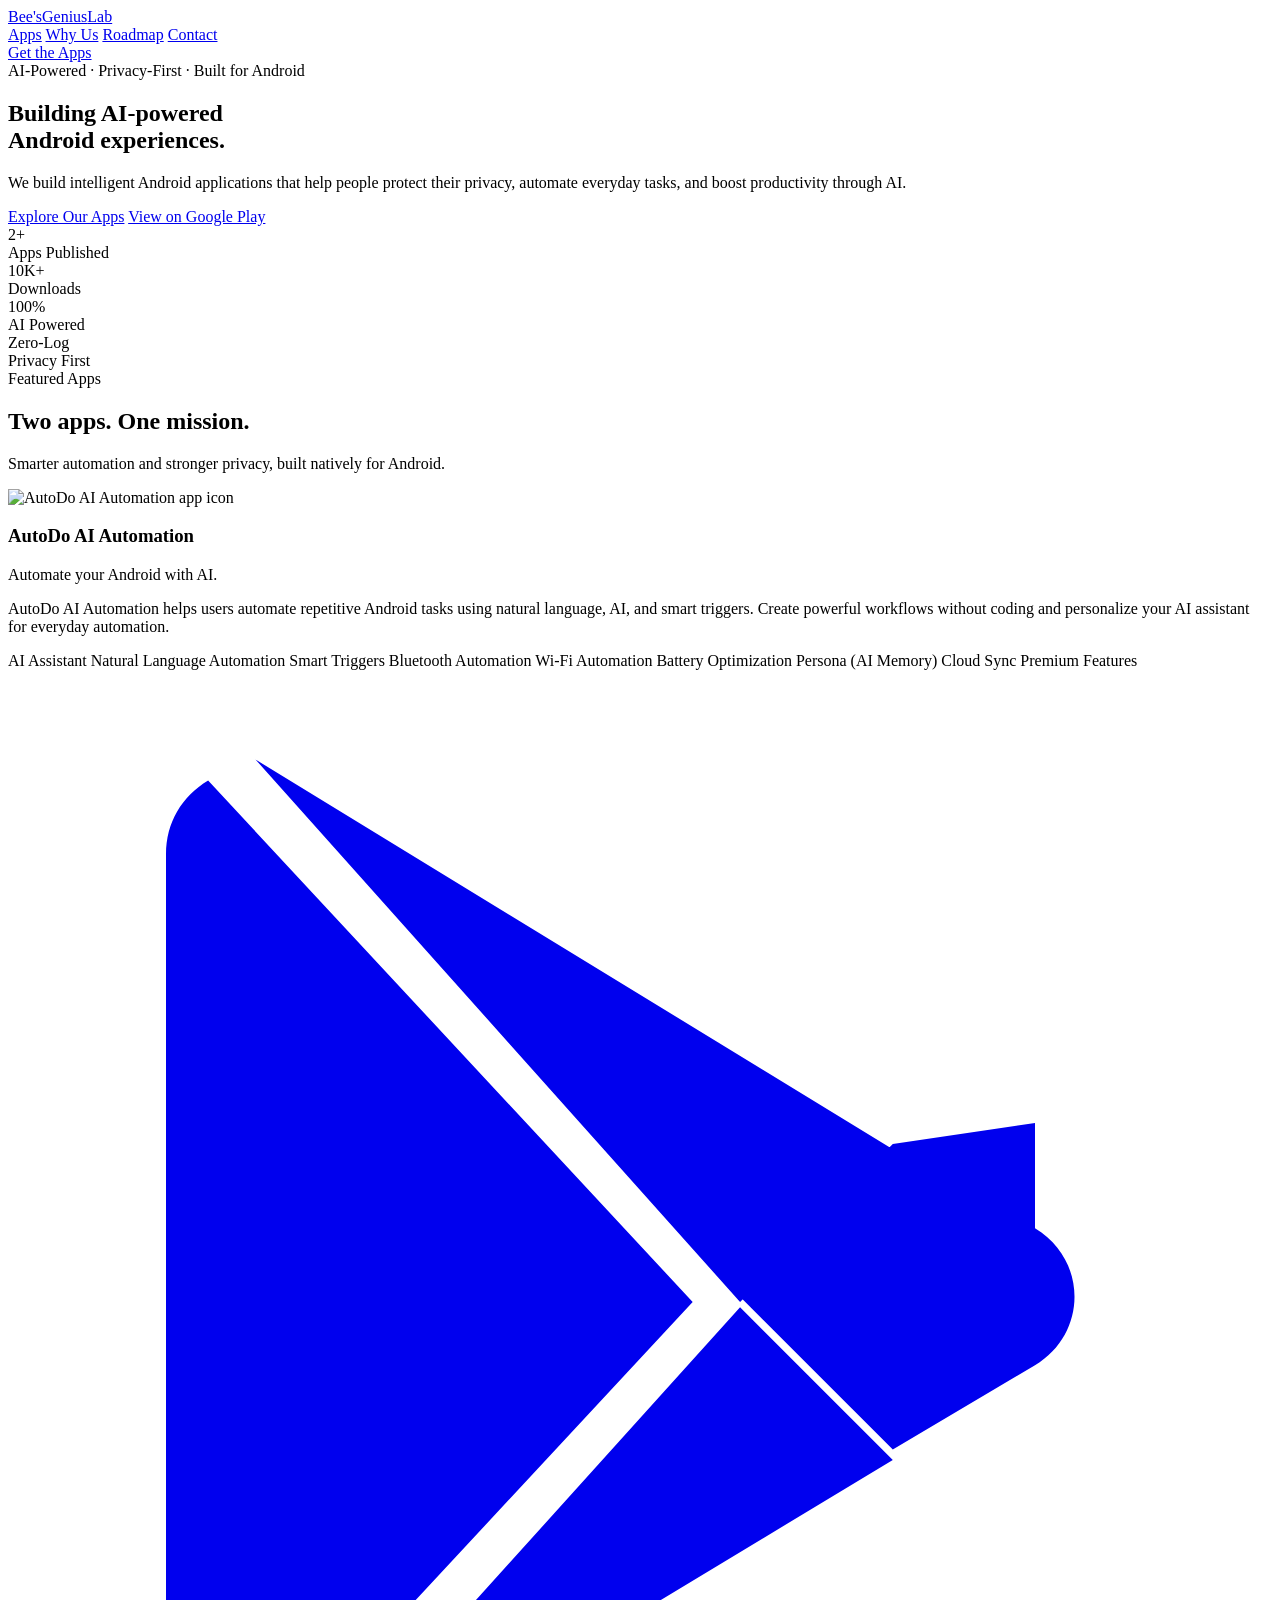
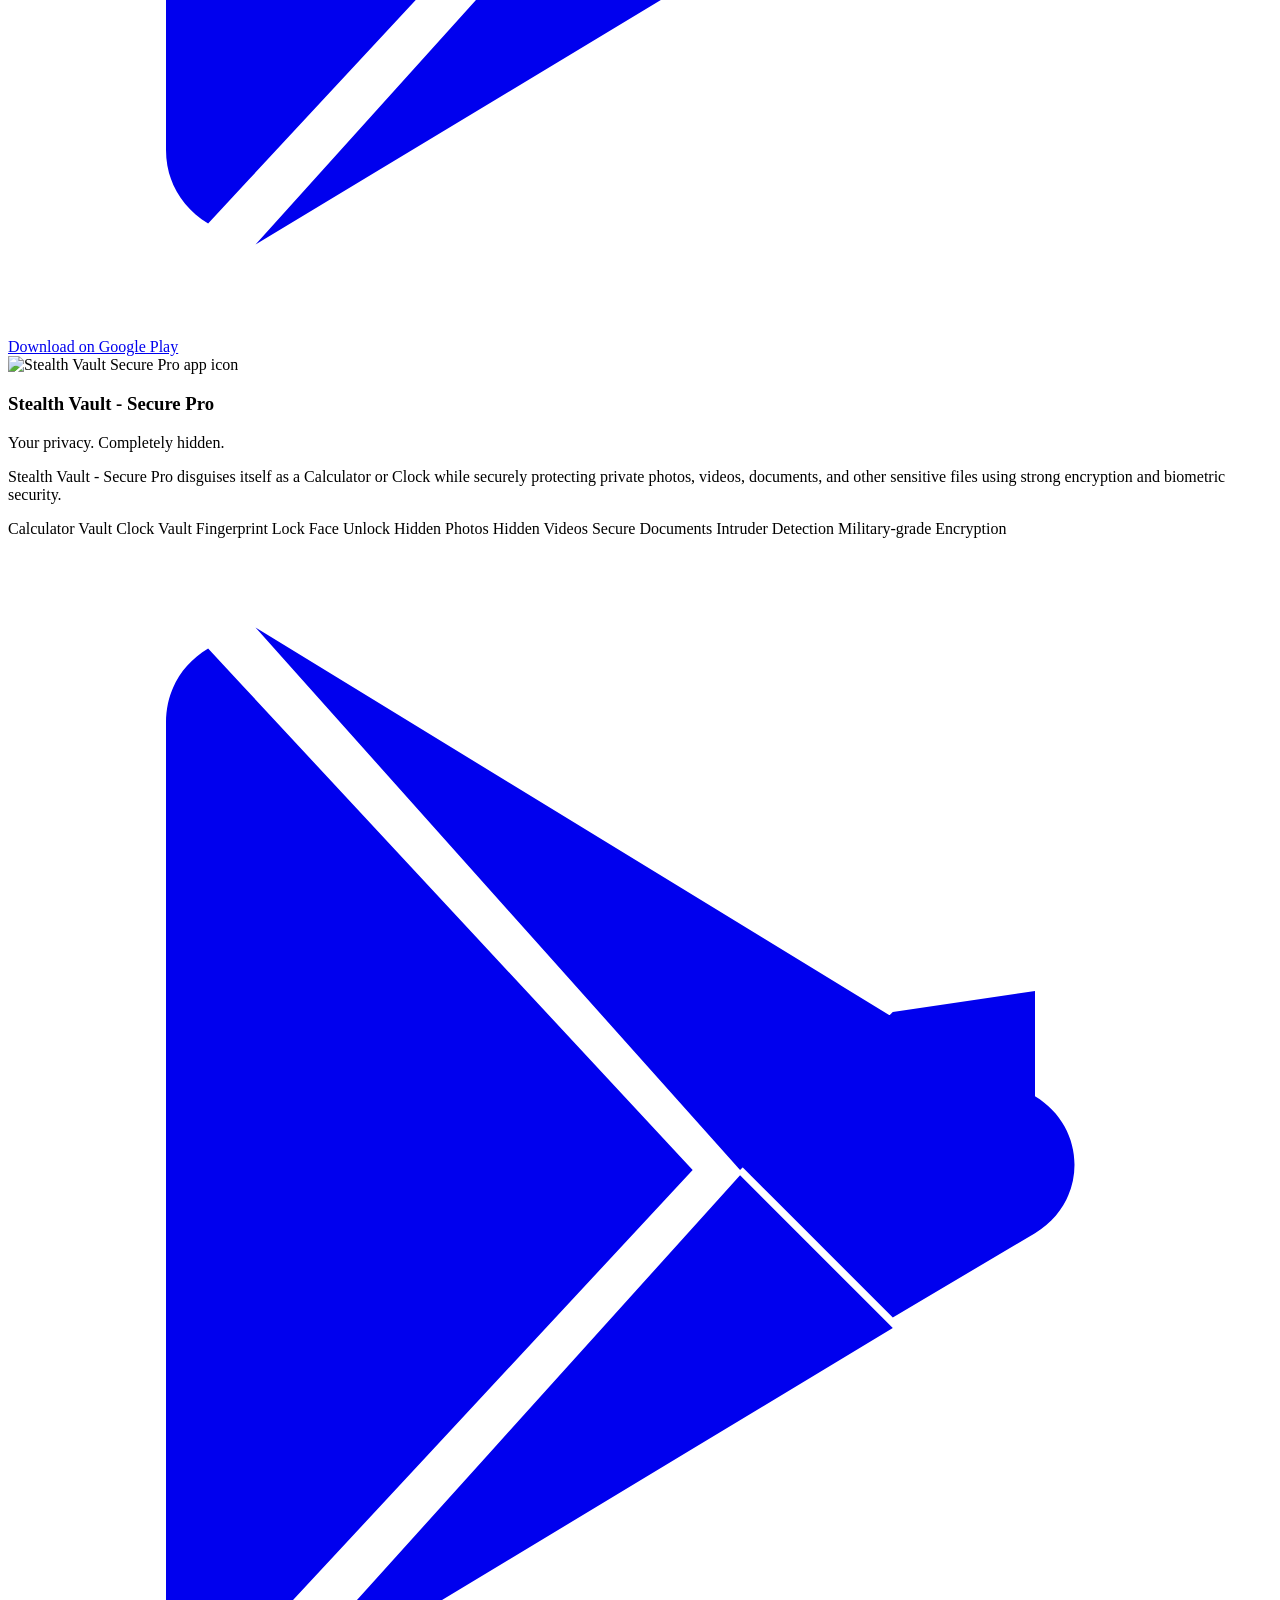
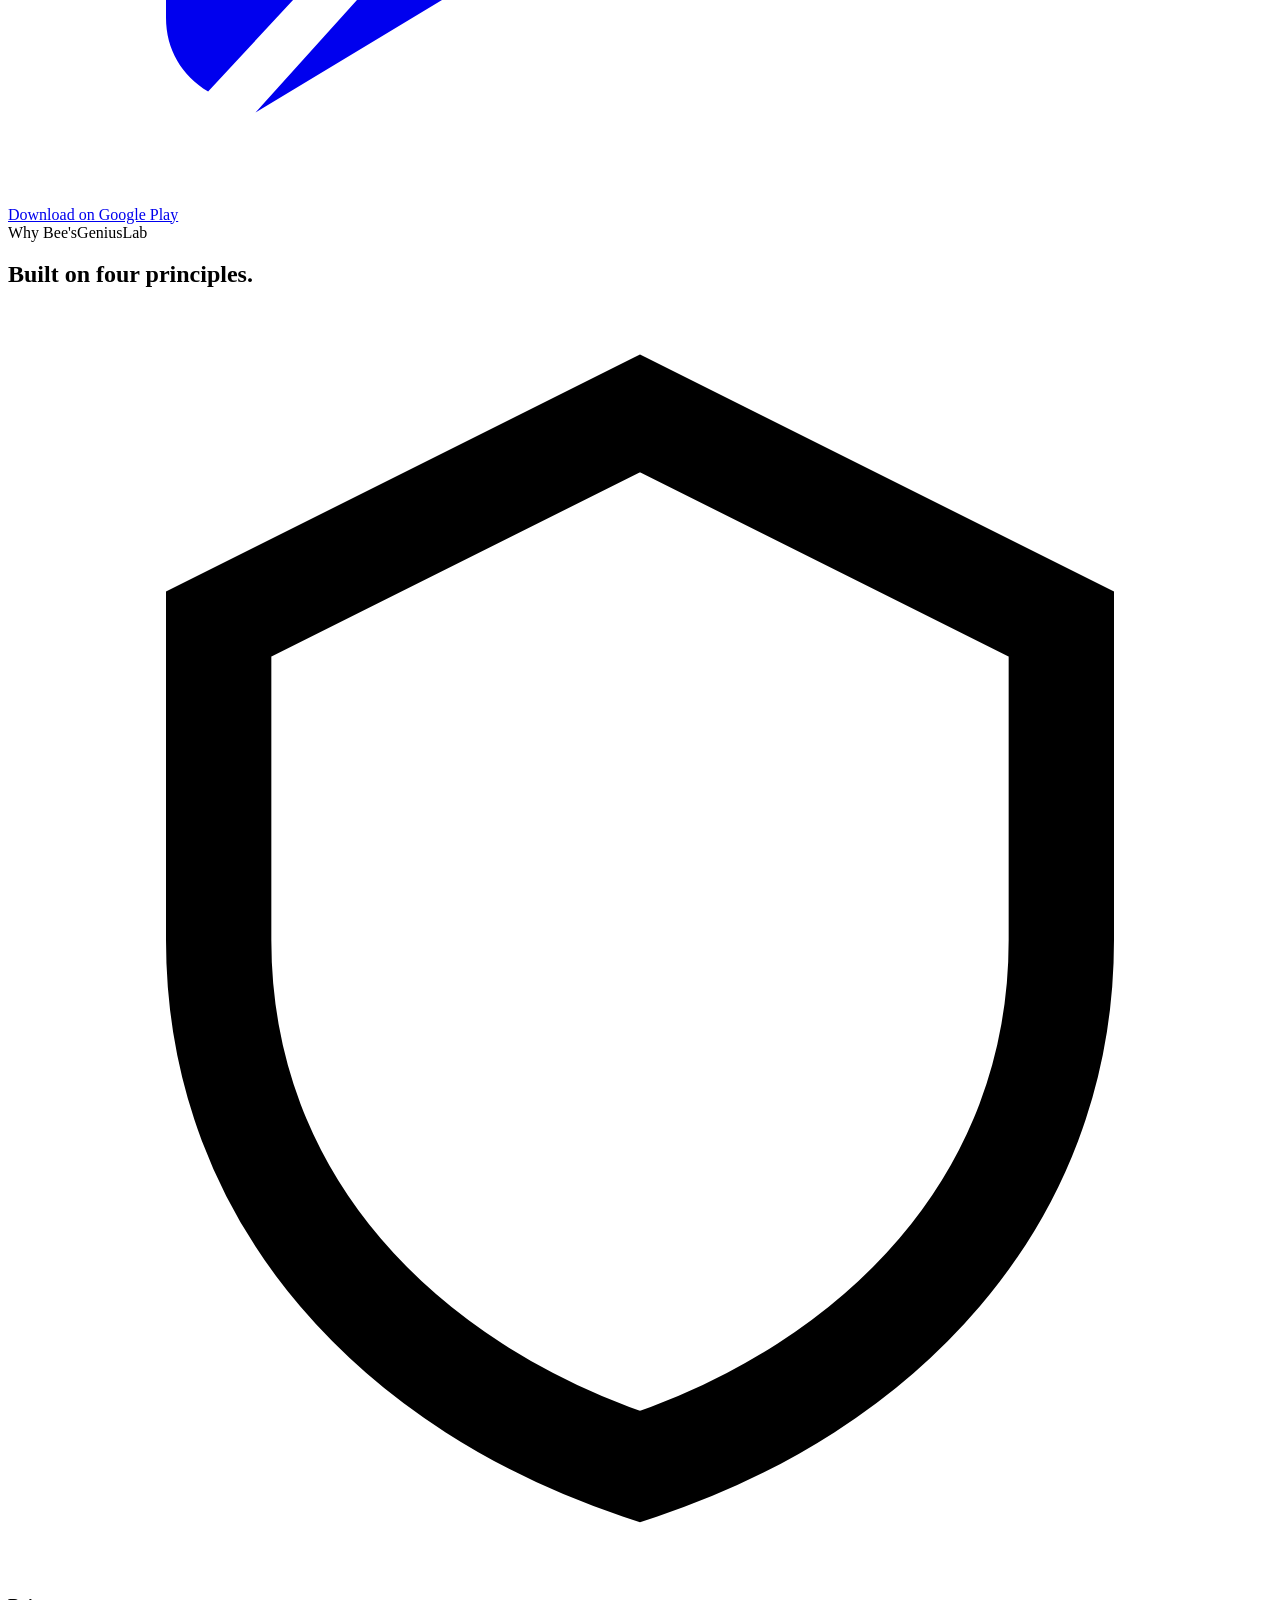
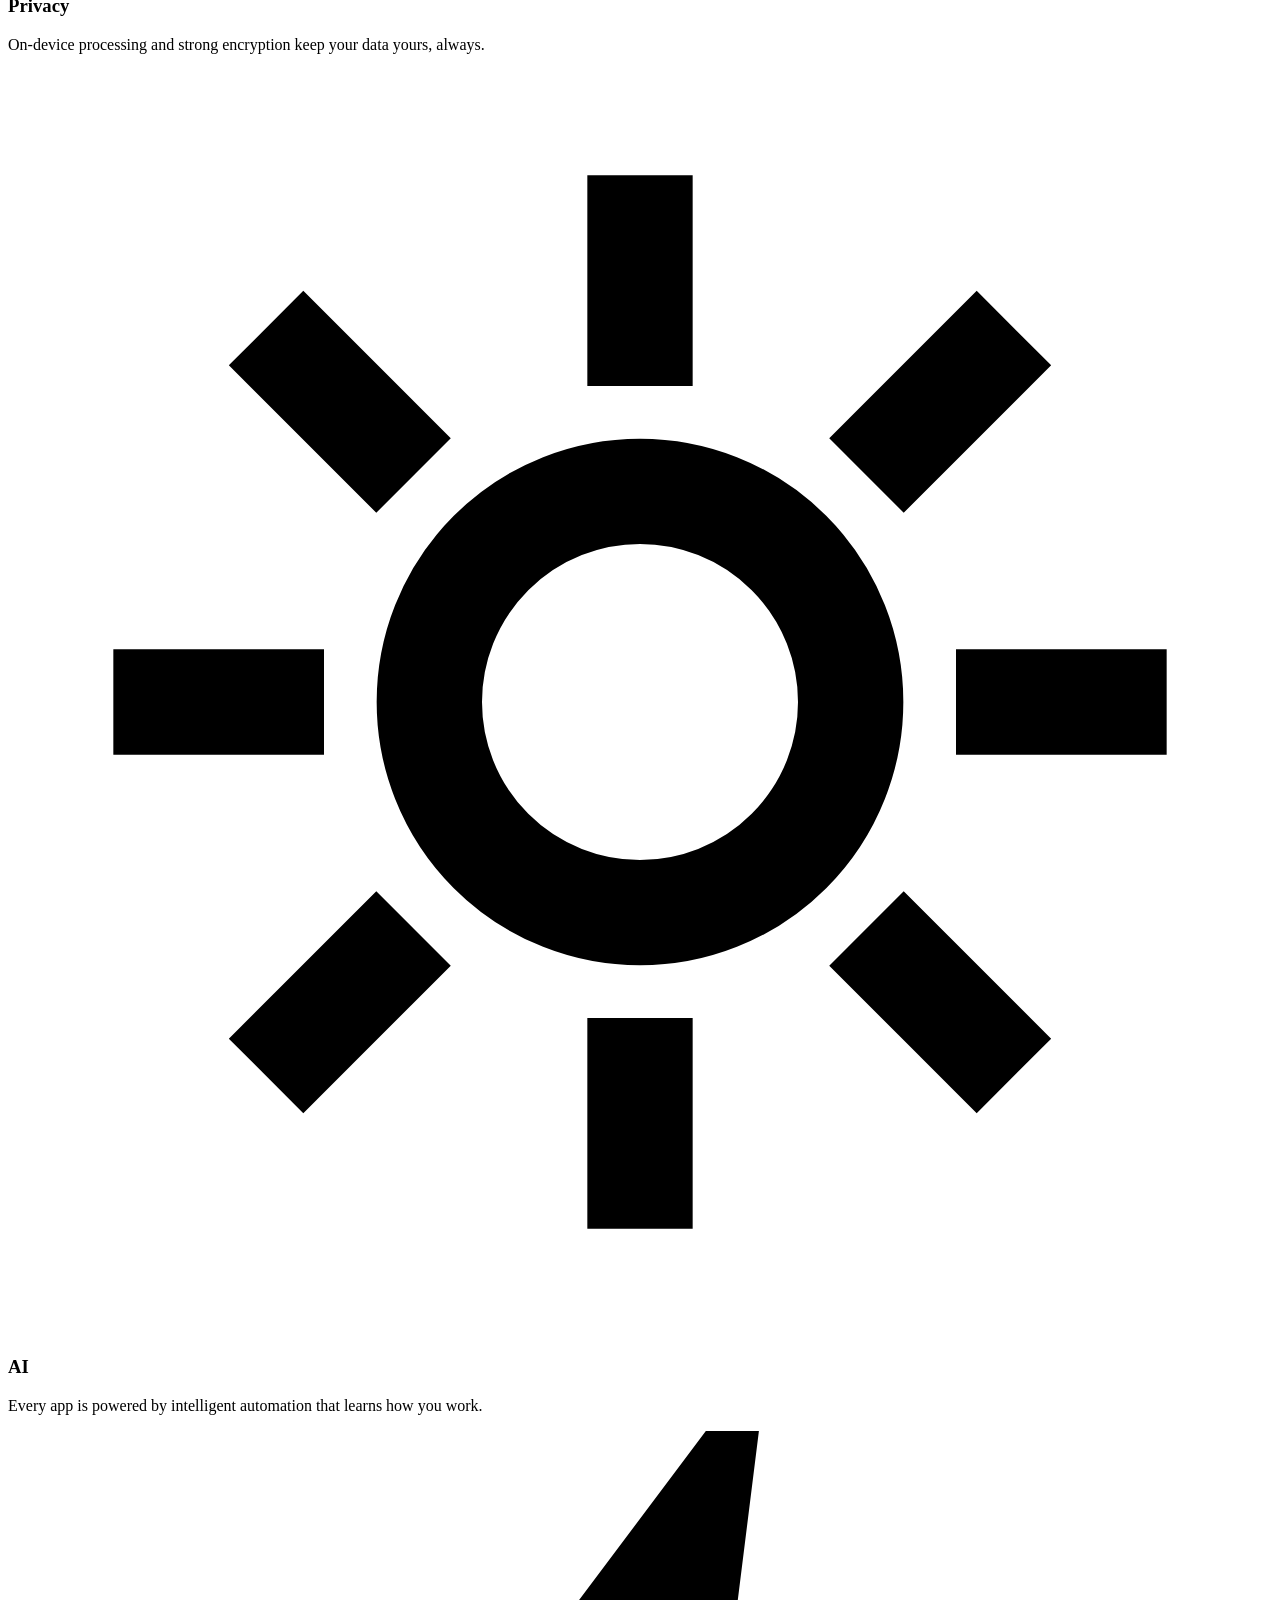
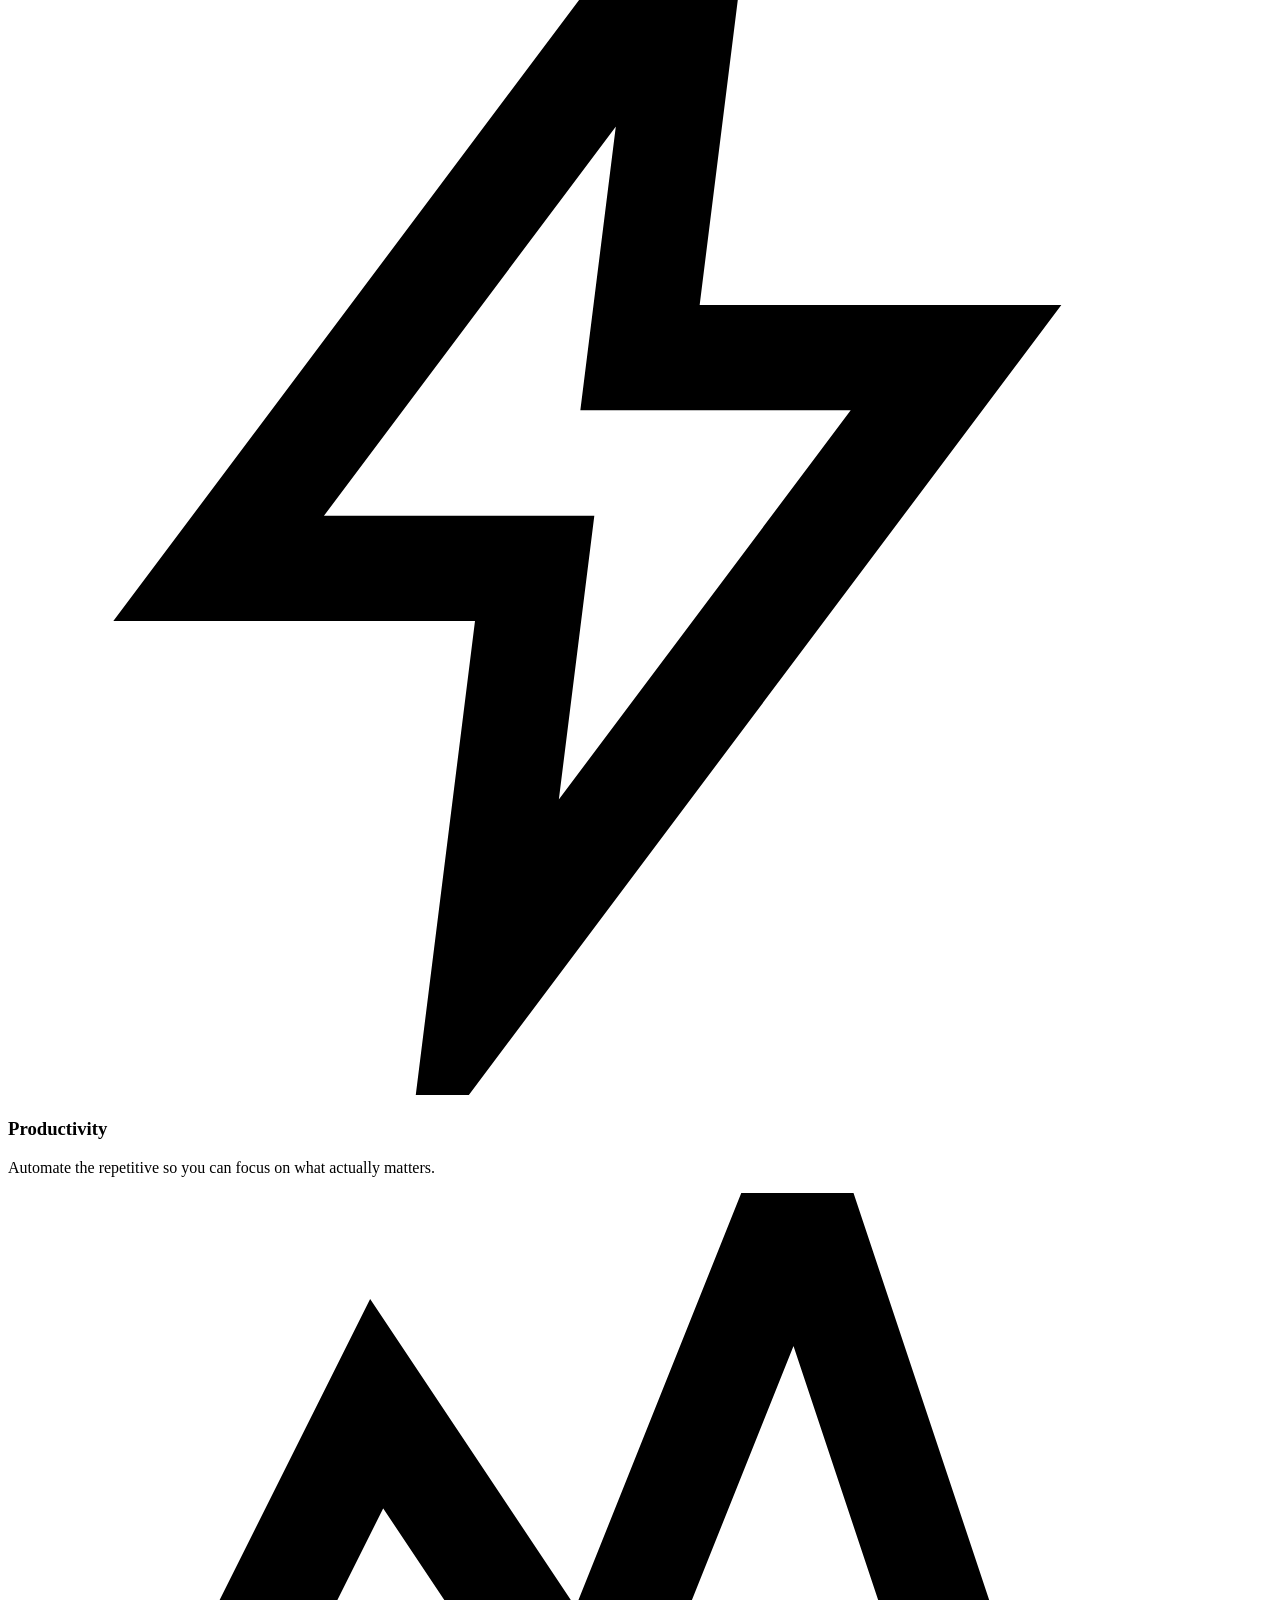
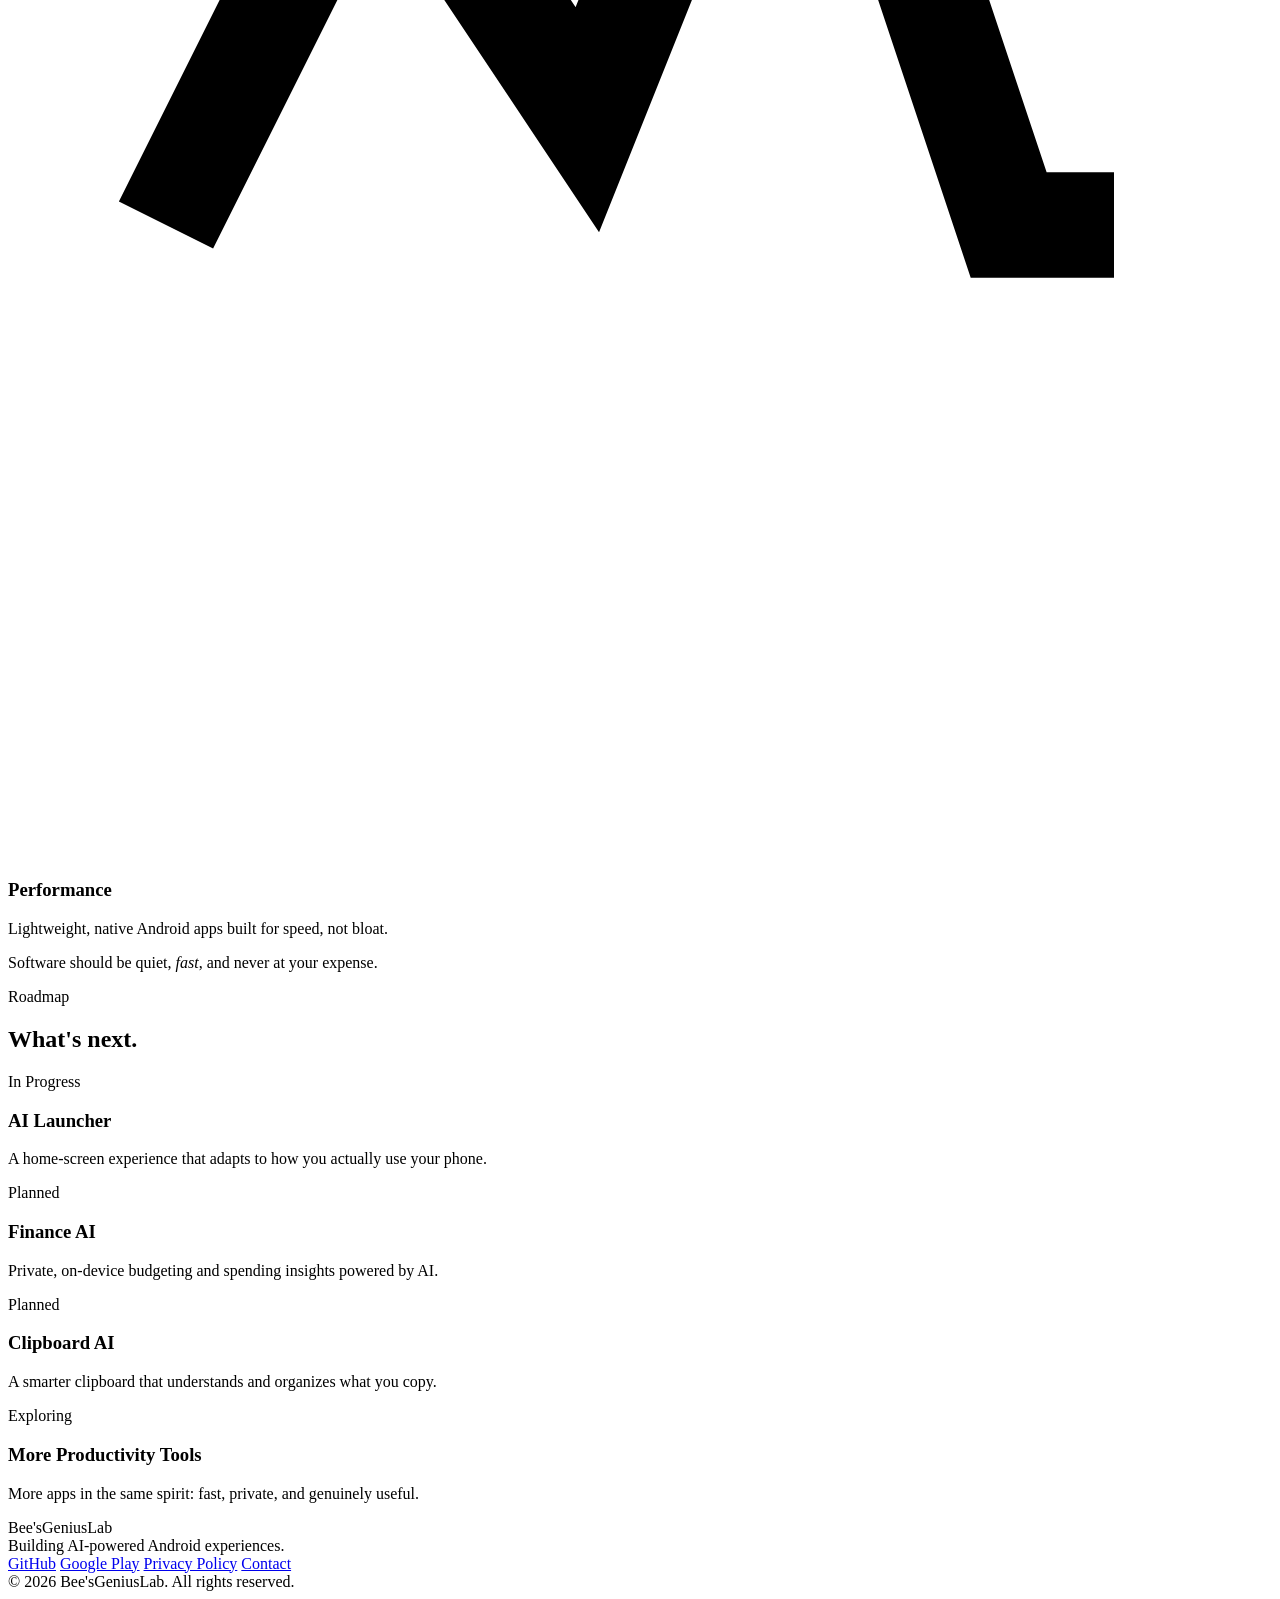
==== Apps/index.html @ a4f1632c "Rename Apps:index.html to Apps/index.html" ====
<!DOCTYPE html>
<html lang="en">
<head>
<meta charset="UTF-8">
<meta name="viewport" content="width=device-width, initial-scale=1.0">
<title>Bee'sGeniusLab — AI-Powered Android Experiences</title>
<meta name="description" content="Bee'sGeniusLab builds intelligent Android applications that help people protect their privacy, automate everyday tasks, and boost productivity through AI.">

<!-- Inter font -->
<link rel="preconnect" href="https://fonts.googleapis.com">
<link rel="preconnect" href="https://fonts.gstatic.com" crossorigin>
<link href="https://fonts.googleapis.com/css2?family=Inter:wght@400;500;600;700;800&display=swap" rel="stylesheet">

<!-- Stylesheet (same folder as this file) -->
<link rel="stylesheet" href="style.css">
</head>
<body>

<!-- ==========================================================================
     NAVIGATION
     ========================================================================== -->
<header class="navbar" id="navbar">
  <div class="container">
    <a href="#top" class="nav-logo">Bee's<span>Genius</span>Lab</a>

    <nav class="nav-links">
      <a href="#apps" class="nav-link is-active">Apps</a>
      <a href="#why" class="nav-link">Why Us</a>
      <a href="#roadmap" class="nav-link">Roadmap</a>
      <a href="#footer" class="nav-link">Contact</a>
    </nav>

    <a href="#apps" class="nav-cta">Get the Apps</a>
  </div>
</header>

<!-- ==========================================================================
     HERO
     ========================================================================== -->
<section class="hero" id="top">
  <div class="hero-orb hero-orb--1"></div>
  <div class="hero-orb hero-orb--2"></div>
  <div class="hero-orb hero-orb--3"></div>

  <div class="hero-content">
    <div class="eyebrow hero-eyebrow anim-fade-in">AI-Powered · Privacy-First · Built for Android</div>

    <h1 class="hero-headline anim-text-reveal">
      Building AI-powered<br>
      <span class="text-gradient">Android experiences.</span>
    </h1>

    <p class="hero-subtitle anim-slide-up anim-delay-1">
      We build intelligent Android applications that help people protect their privacy,
      automate everyday tasks, and boost productivity through AI.
    </p>

    <div class="hero-actions anim-slide-up anim-delay-2">
      <a href="#apps" class="btn btn-primary">Explore Our Apps</a>
      <a href="https://play.google.com/store/apps/dev?id=Beetho23" class="btn btn-secondary" target="_blank" rel="noopener">View on Google Play</a>
    </div>
  </div>

  <a href="#stats" class="scroll-indicator" aria-label="Scroll to explore">
    <div class="scroll-indicator__mouse">
      <div class="scroll-indicator__dot"></div>
    </div>
  </a>
</section>

<!-- ==========================================================================
     STATISTICS
     ========================================================================== -->
<section class="stats" id="stats">
  <div class="container">
    <div class="stats-grid">
      <div class="stat-card">
        <div class="stat-card__value">2+</div>
        <div class="stat-card__label">Apps Published</div>
      </div>
      <div class="stat-card">
        <div class="stat-card__value">10K+</div>
        <div class="stat-card__label">Downloads</div>
      </div>
      <div class="stat-card">
        <div class="stat-card__value">100%</div>
        <div class="stat-card__label">AI Powered</div>
      </div>
      <div class="stat-card">
        <div class="stat-card__value">Zero-Log</div>
        <div class="stat-card__label">Privacy First</div>
      </div>
    </div>
  </div>
</section>

<!-- ==========================================================================
     FEATURED APPS
     ========================================================================== -->
<section class="section" id="apps">
  <div class="container">
    <div class="section-header center">
      <div class="eyebrow">Featured Apps</div>
      <h2 class="text-h2">Two apps. One mission.</h2>
      <p class="text-lead">Smarter automation and stronger privacy, built natively for Android.</p>
    </div>

    <div class="apps-grid">

      <!-- App 1: AutoDo AI Automation -->
      <article class="app-card anim-slide-up">
        <div class="app-card__top">
          <div class="app-card__mockup img-frame">
            <img src="https://play-lh.googleusercontent.com/zF8TIDfrteUQgVjbiSDUncLSyoY9UMMY_bilVFe0DRogvMxiBm9V4atgrxE9InToLQpOjPytULK9zF8Fgzw1aw=s256" alt="AutoDo AI Automation app icon" loading="lazy">
          </div>
          <div>
            <h3 class="app-card__name">AutoDo AI Automation</h3>
            <p class="app-card__tagline">Automate your Android with AI.</p>
          </div>
        </div>

        <p class="app-card__description">
          AutoDo AI Automation helps users automate repetitive Android tasks using natural
          language, AI, and smart triggers. Create powerful workflows without coding and
          personalize your AI assistant for everyday automation.
        </p>

        <div class="app-card__features">
          <span class="app-card__feature">AI Assistant</span>
          <span class="app-card__feature">Natural Language Automation</span>
          <span class="app-card__feature">Smart Triggers</span>
          <span class="app-card__feature">Bluetooth Automation</span>
          <span class="app-card__feature">Wi-Fi Automation</span>
          <span class="app-card__feature">Battery Optimization</span>
          <span class="app-card__feature">Persona (AI Memory)</span>
          <span class="app-card__feature">Cloud Sync</span>
          <span class="app-card__feature">Premium Features</span>
        </div>

        <div class="app-card__footer">
          <a href="https://play.google.com/store/apps/details?id=com.bee.autodo" class="btn btn-play" target="_blank" rel="noopener">
            <svg viewBox="0 0 24 24" fill="currentColor" aria-hidden="true"><path d="M3 20.5V3.5c0-.6.3-1.1.8-1.4L13 12l-9.2 9.9c-.5-.3-.8-.8-.8-1.4zM16.8 15l-2.9-2.9L4.7 22.3l12.1-7.3zm2.7-6.4L16.8 9l-2.9 2.9 2.9 2.9 2.7-1.6c1-.6 1-2 0-2.6zM4.7 1.7L13.9 12l2.9-2.9L4.7 1.7z"/></svg>
            Download on Google Play
          </a>
        </div>
      </article>

      <!-- App 2: Stealth Vault - Secure Pro -->
      <article class="app-card anim-slide-up anim-delay-1">
        <div class="app-card__top">
          <div class="app-card__mockup img-frame">
            <img src="https://play-lh.googleusercontent.com/8Tu6O-Mt8tB0mvHKp-N5xExuFEGBj1DhG2S9FaFDftRMG-OUeVdaZILWdFuPoKQverwf2jMn_RglaJujE1Z-Aw=s256" alt="Stealth Vault Secure Pro app icon" loading="lazy">
          </div>
          <div>
            <h3 class="app-card__name">Stealth Vault - Secure Pro</h3>
            <p class="app-card__tagline">Your privacy. Completely hidden.</p>
          </div>
        </div>

        <p class="app-card__description">
          Stealth Vault - Secure Pro disguises itself as a Calculator or Clock while securely
          protecting private photos, videos, documents, and other sensitive files using strong
          encryption and biometric security.
        </p>

        <div class="app-card__features">
          <span class="app-card__feature">Calculator Vault</span>
          <span class="app-card__feature">Clock Vault</span>
          <span class="app-card__feature">Fingerprint Lock</span>
          <span class="app-card__feature">Face Unlock</span>
          <span class="app-card__feature">Hidden Photos</span>
          <span class="app-card__feature">Hidden Videos</span>
          <span class="app-card__feature">Secure Documents</span>
          <span class="app-card__feature">Intruder Detection</span>
          <span class="app-card__feature">Military-grade Encryption</span>
        </div>

        <div class="app-card__footer">
          <a href="https://play.google.com/store/apps/details?id=com.beetho.stealthvault" class="btn btn-play" target="_blank" rel="noopener">
            <svg viewBox="0 0 24 24" fill="currentColor" aria-hidden="true"><path d="M3 20.5V3.5c0-.6.3-1.1.8-1.4L13 12l-9.2 9.9c-.5-.3-.8-.8-.8-1.4zM16.8 15l-2.9-2.9L4.7 22.3l12.1-7.3zm2.7-6.4L16.8 9l-2.9 2.9 2.9 2.9 2.7-1.6c1-.6 1-2 0-2.6zM4.7 1.7L13.9 12l2.9-2.9L4.7 1.7z"/></svg>
            Download on Google Play
          </a>
        </div>
      </article>

    </div>
  </div>
</section>

<!-- ==========================================================================
     WHY BEE'SGENIUSLAB
     ========================================================================== -->
<section class="section" id="why">
  <div class="container">
    <div class="section-header center">
      <div class="eyebrow">Why Bee'sGeniusLab</div>
      <h2 class="text-h2">Built on four principles.</h2>
    </div>

    <div class="why-grid">
      <div class="why-card">
        <div class="why-card__icon">
          <svg viewBox="0 0 24 24" fill="none" stroke="currentColor" stroke-width="2" aria-hidden="true"><path d="M12 2l8 4v6c0 5-3.5 8.5-8 10-4.5-1.5-8-5-8-10V6l8-4z"/></svg>
        </div>
        <h3 class="why-card__title">Privacy</h3>
        <p class="why-card__text">On-device processing and strong encryption keep your data yours, always.</p>
      </div>

      <div class="why-card">
        <div class="why-card__icon">
          <svg viewBox="0 0 24 24" fill="none" stroke="currentColor" stroke-width="2" aria-hidden="true"><path d="M12 2v4M12 18v4M4.9 4.9l2.8 2.8M16.3 16.3l2.8 2.8M2 12h4M18 12h4M4.9 19.1l2.8-2.8M16.3 7.7l2.8-2.8"/><circle cx="12" cy="12" r="4"/></svg>
        </div>
        <h3 class="why-card__title">AI</h3>
        <p class="why-card__text">Every app is powered by intelligent automation that learns how you work.</p>
      </div>

      <div class="why-card">
        <div class="why-card__icon">
          <svg viewBox="0 0 24 24" fill="none" stroke="currentColor" stroke-width="2" aria-hidden="true"><path d="M13 2L4 14h6l-1 8 9-12h-6l1-8z"/></svg>
        </div>
        <h3 class="why-card__title">Productivity</h3>
        <p class="why-card__text">Automate the repetitive so you can focus on what actually matters.</p>
      </div>

      <div class="why-card">
        <div class="why-card__icon">
          <svg viewBox="0 0 24 24" fill="none" stroke="currentColor" stroke-width="2" aria-hidden="true"><path d="M3 12l4-8 4 6 4-10 4 12h2"/></svg>
        </div>
        <h3 class="why-card__title">Performance</h3>
        <p class="why-card__text">Lightweight, native Android apps built for speed, not bloat.</p>
      </div>
    </div>
  </div>
</section>

<!-- ==========================================================================
     PHILOSOPHY
     ========================================================================== -->
<section class="philosophy">
  <div class="container">
    <p class="philosophy-statement anim-fade-in">
      Software should be <span class="accent">quiet</span>, <em>fast</em>,
      and never at your expense.
    </p>
  </div>
</section>

<!-- ==========================================================================
     ROADMAP
     ========================================================================== -->
<section class="section" id="roadmap">
  <div class="container">
    <div class="section-header center">
      <div class="eyebrow">Roadmap</div>
      <h2 class="text-h2">What's next.</h2>
    </div>

    <div class="roadmap-timeline">
      <div class="roadmap-item">
        <div class="roadmap-item__status">In Progress</div>
        <h3 class="roadmap-item__title">AI Launcher</h3>
        <p class="roadmap-item__text">A home-screen experience that adapts to how you actually use your phone.</p>
      </div>

      <div class="roadmap-item">
        <div class="roadmap-item__status">Planned</div>
        <h3 class="roadmap-item__title">Finance AI</h3>
        <p class="roadmap-item__text">Private, on-device budgeting and spending insights powered by AI.</p>
      </div>

      <div class="roadmap-item">
        <div class="roadmap-item__status">Planned</div>
        <h3 class="roadmap-item__title">Clipboard AI</h3>
        <p class="roadmap-item__text">A smarter clipboard that understands and organizes what you copy.</p>
      </div>

      <div class="roadmap-item">
        <div class="roadmap-item__status">Exploring</div>
        <h3 class="roadmap-item__title">More Productivity Tools</h3>
        <p class="roadmap-item__text">More apps in the same spirit: fast, private, and genuinely useful.</p>
      </div>
    </div>
  </div>
</section>

<!-- ==========================================================================
     FOOTER
     ========================================================================== -->
<footer class="footer" id="footer">
  <div class="container">
    <div class="footer-brand">
      <div class="footer-brand__name">Bee'sGeniusLab</div>
      <div class="footer-brand__tagline">Building AI-powered Android experiences.</div>
    </div>

    <div class="footer-links">
      <a href="https://github.com/Beetho23" class="footer-link" target="_blank" rel="noopener">GitHub</a>
      <a href="https://play.google.com/store/apps/dev?id=Beetho23" class="footer-link" target="_blank" rel="noopener">Google Play</a>
      <a href="privacy-policy.html" class="footer-link">Privacy Policy</a>
      <a href="mailto:contact@beesgeniuslab.com" class="footer-link">Contact</a>
    </div>

    <div class="footer-bottom">
      &copy; 2026 Bee'sGeniusLab. All rights reserved.
    </div>
  </div>
</footer>

<!-- Sticky nav scroll state -->
<script>
  const navbar = document.getElementById('navbar');
  window.addEventListener('scroll', () => {
    navbar.classList.toggle('is-scrolled', window.scrollY > 20);
  });
</script>

</body>
</html>
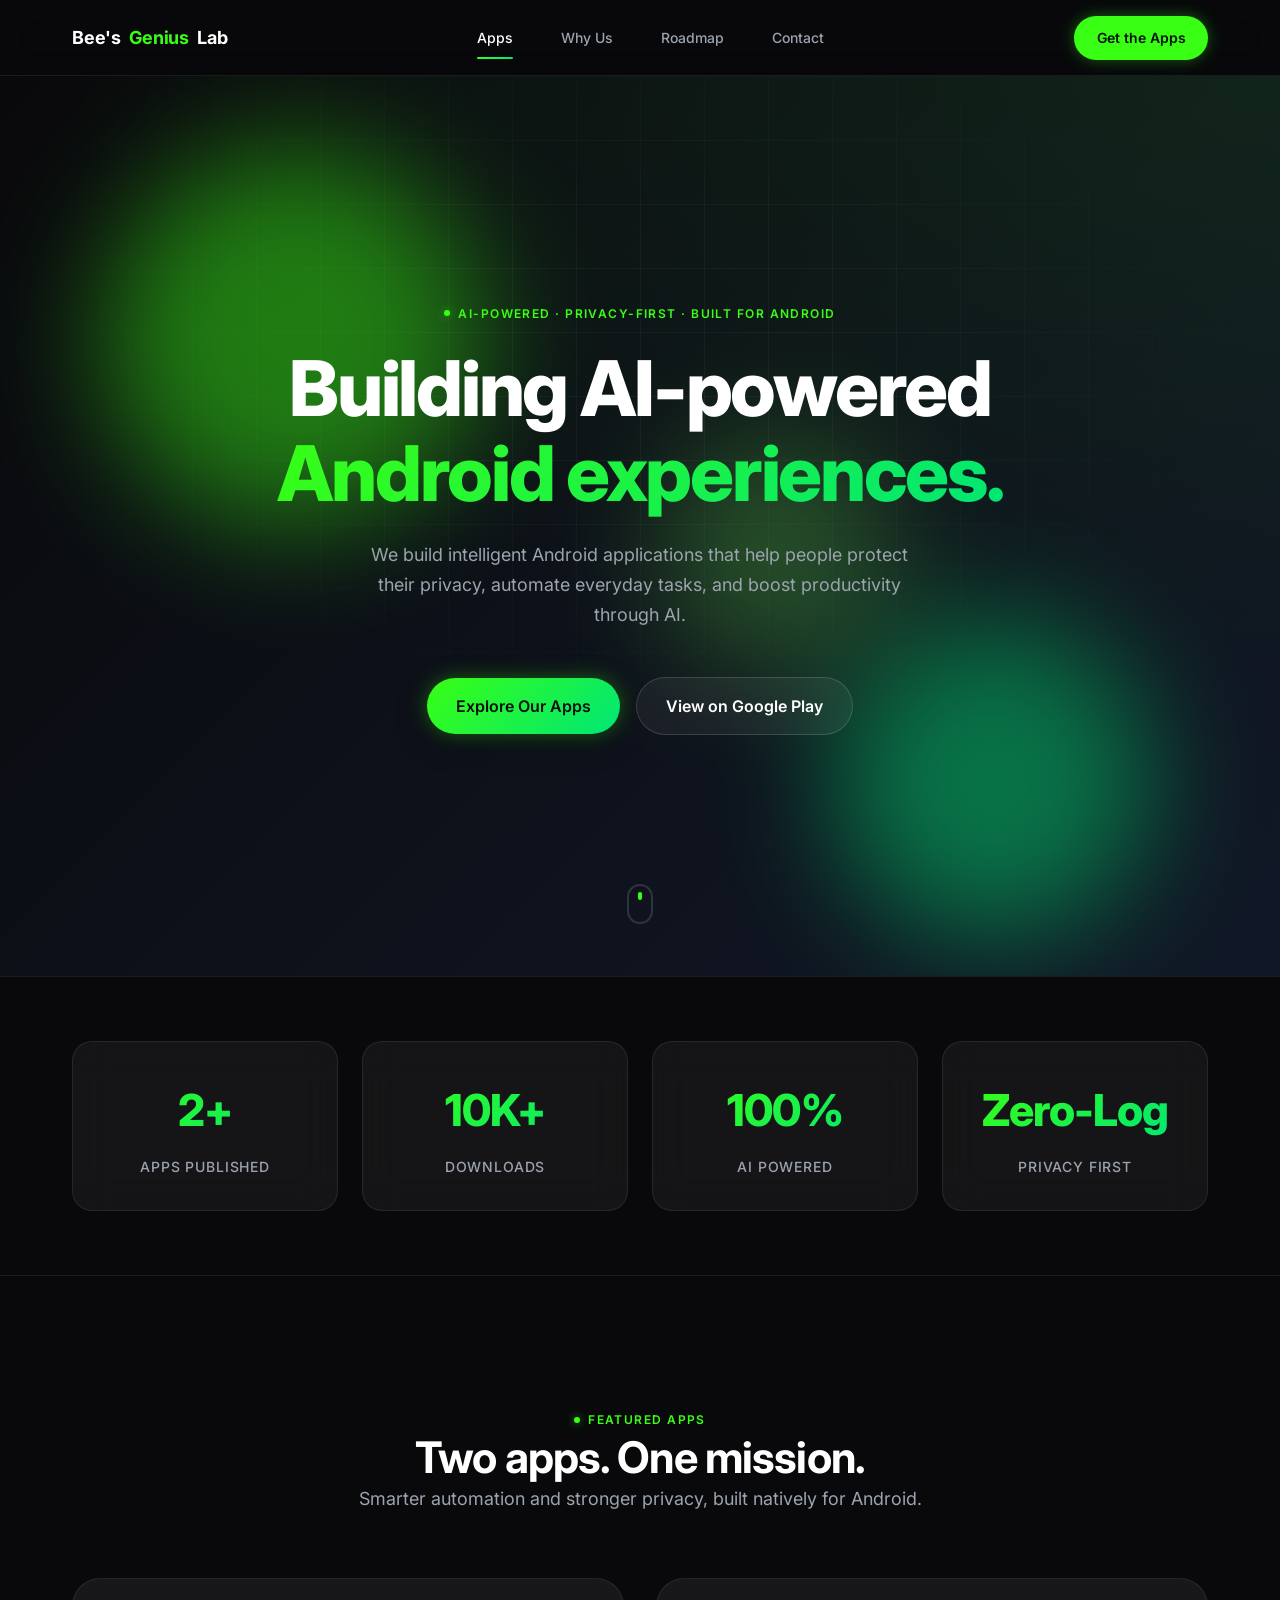
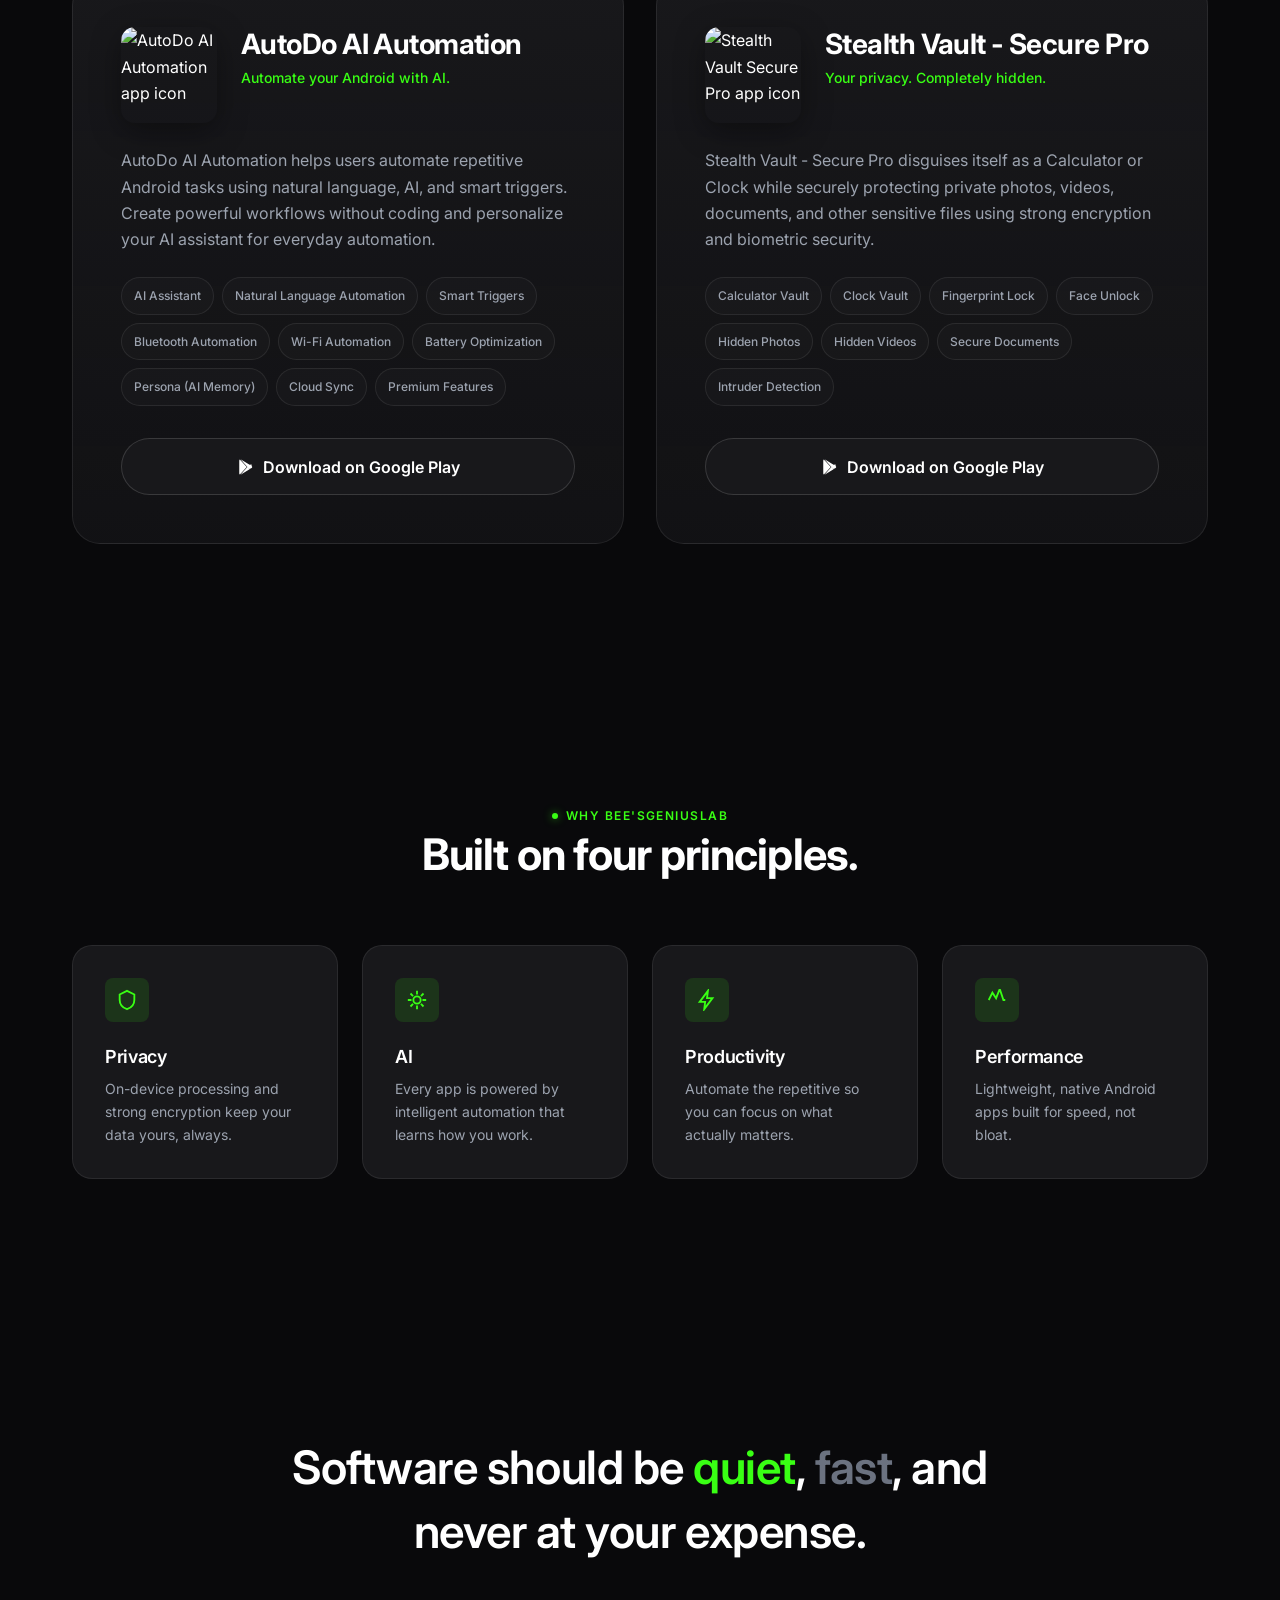
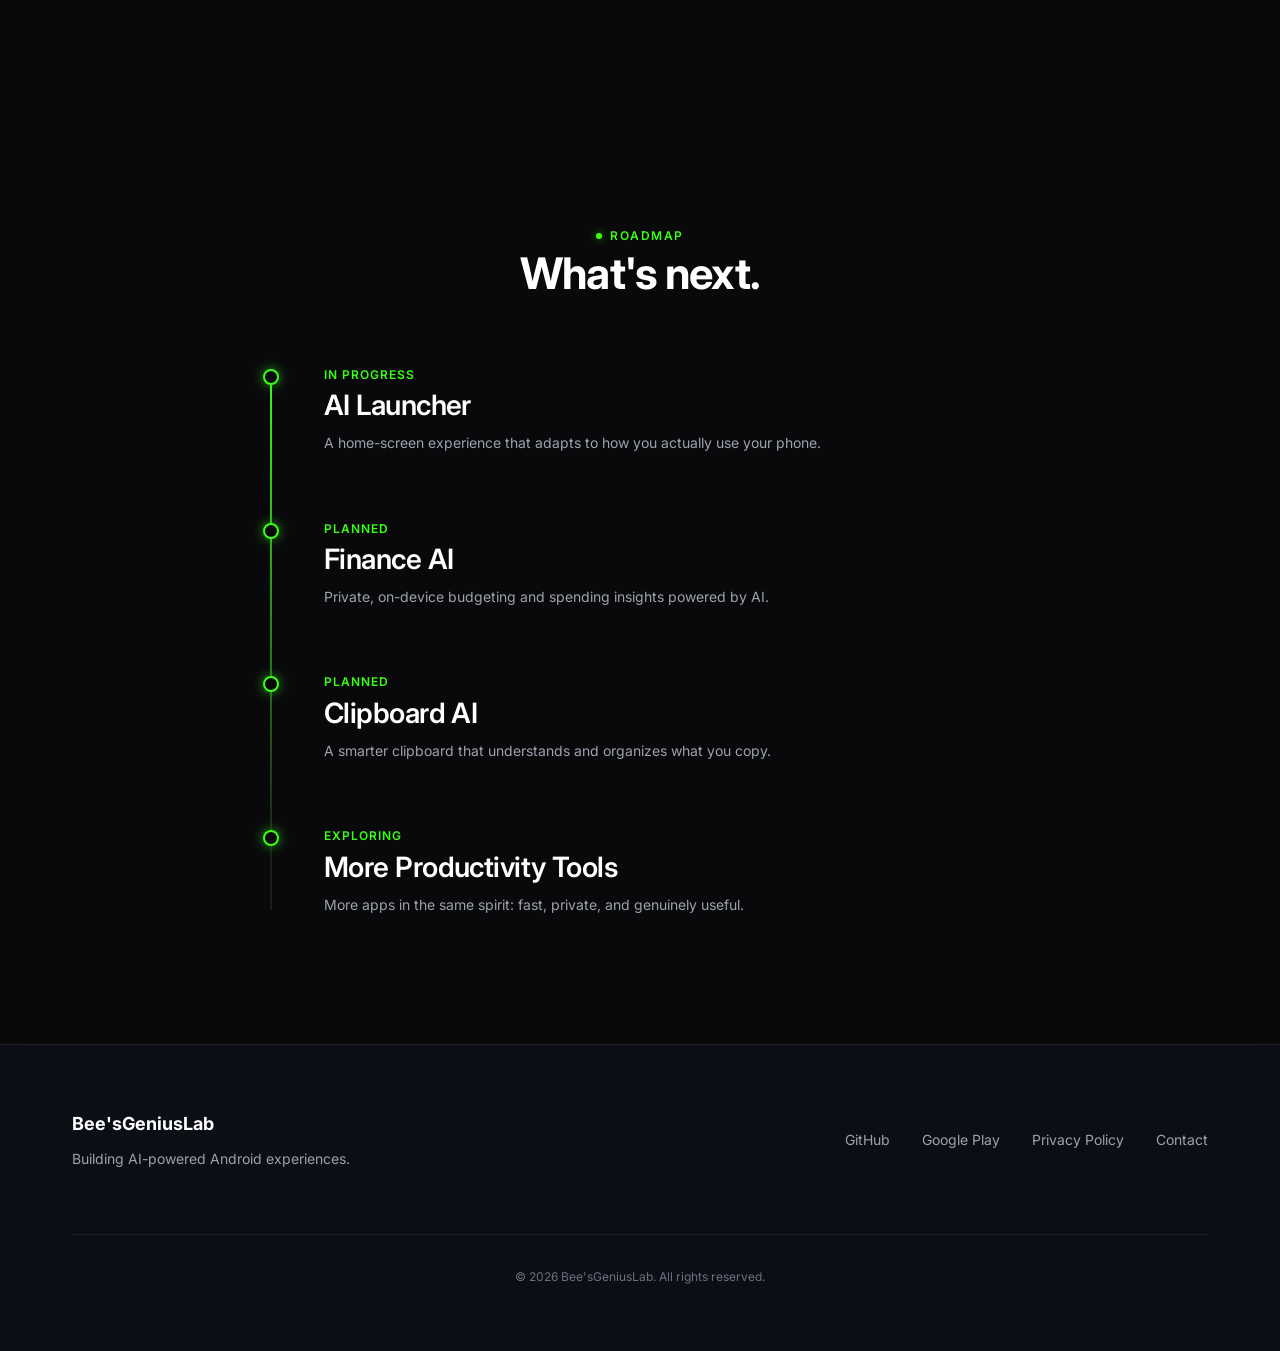
==== commit 7f4a72f9: "Remove feature and update contact email Removed 'Military-grade Encryption' feature from the app car" ====
--- a/Apps/index.html
+++ b/Apps/index.html
@@ -172,7 +172,6 @@
           <span class="app-card__feature">Hidden Videos</span>
           <span class="app-card__feature">Secure Documents</span>
           <span class="app-card__feature">Intruder Detection</span>
-          <span class="app-card__feature">Military-grade Encryption</span>
         </div>
 
         <div class="app-card__footer">
@@ -297,7 +296,7 @@
       <a href="https://github.com/Beetho23" class="footer-link" target="_blank" rel="noopener">GitHub</a>
       <a href="https://play.google.com/store/apps/dev?id=Beetho23" class="footer-link" target="_blank" rel="noopener">Google Play</a>
       <a href="privacy-policy.html" class="footer-link">Privacy Policy</a>
-      <a href="mailto:contact@beesgeniuslab.com" class="footer-link">Contact</a>
+      <a href="mailto:beesgeniuslab@gmail.com" class="footer-link">Contact</a>
     </div>
 
     <div class="footer-bottom">
--- a/Apps/style.css
+++ b/Apps/style.css
@@ -0,0 +1,1315 @@
+/* ==========================================================================
+   Bee'sGeniusLab — Developer Hub
+   Production stylesheet
+   Author: Design system for a premium, privacy-focused Android software co.
+   Structure:
+     1.  Design Tokens (CSS Variables)
+     2.  Reset & Base
+     3.  Typography
+     4.  Layout Utilities
+     5.  Animations (keyframes)
+     6.  Navigation
+     7.  Hero
+     8.  Statistics
+     9.  Featured Apps
+     10. Why Bee'sGeniusLab
+     11. Philosophy
+     12. Roadmap
+     13. Footer
+     14. Buttons
+     15. Cards (shared)
+     16. Accessibility
+     17. Responsive Breakpoints
+   ========================================================================== */
+
+
+/* ==========================================================================
+   1. DESIGN TOKENS
+   ========================================================================== */
+
+:root {
+  /* Color — Surfaces */
+  --color-bg: #09090B;
+  --color-bg-secondary: #111827;
+  --color-card: #18181B;
+  --color-glass: rgba(255, 255, 255, 0.05);
+  --color-border: rgba(255, 255, 255, 0.08);
+  --color-border-strong: rgba(255, 255, 255, 0.14);
+
+  /* Color — Accent */
+  --color-accent: #39FF14;
+  --color-accent-secondary: #00E676;
+  --color-accent-hover: #6DFF52;
+
+  /* Color — Text */
+  --color-text: #FFFFFF;
+  --color-text-muted: #9CA3AF;
+  --color-text-faint: #6B7280;
+
+  /* Accent tints (derived, used for glows / backgrounds) */
+  --color-accent-08: rgba(57, 255, 20, 0.08);
+  --color-accent-12: rgba(57, 255, 20, 0.12);
+  --color-accent-20: rgba(57, 255, 20, 0.2);
+  --color-accent-35: rgba(57, 255, 20, 0.35);
+  --color-accent-60: rgba(57, 255, 20, 0.6);
+
+  /* Typography */
+  --font-primary: 'Inter', -apple-system, BlinkMacSystemFont, 'Segoe UI', sans-serif;
+
+  --fs-display: clamp(2.75rem, 6vw, 5.5rem);
+  --fs-h1: clamp(2.25rem, 4.5vw, 3.75rem);
+  --fs-h2: clamp(1.875rem, 3.4vw, 2.75rem);
+  --fs-h3: clamp(1.375rem, 2.2vw, 1.75rem);
+  --fs-body-lg: 1.125rem;
+  --fs-body: 1rem;
+  --fs-small: 0.875rem;
+  --fs-xs: 0.75rem;
+
+  --lh-tight: 1.1;
+  --lh-heading: 1.25;
+  --lh-body: 1.65;
+
+  --fw-regular: 400;
+  --fw-medium: 500;
+  --fw-semibold: 600;
+  --fw-bold: 700;
+  --fw-black: 800;
+
+  /* Spacing scale */
+  --space-1: 0.25rem;
+  --space-2: 0.5rem;
+  --space-3: 0.75rem;
+  --space-4: 1rem;
+  --space-5: 1.5rem;
+  --space-6: 2rem;
+  --space-7: 3rem;
+  --space-8: 4rem;
+  --space-9: 6rem;
+  --space-10: 8rem;
+
+  /* Radii */
+  --radius-sm: 8px;
+  --radius-md: 14px;
+  --radius-lg: 20px;
+  --radius-xl: 28px;
+  --radius-full: 999px;
+
+  /* Shadows */
+  --shadow-soft: 0 8px 30px rgba(0, 0, 0, 0.35);
+  --shadow-elevated: 0 20px 60px rgba(0, 0, 0, 0.5);
+  --shadow-glow: 0 0 0 1px var(--color-accent-20), 0 0 24px var(--color-accent-12);
+  --shadow-glow-strong: 0 0 0 1px var(--color-accent-35), 0 0 40px var(--color-accent-20);
+
+  /* Blur */
+  --blur-nav: 16px;
+  --blur-card: 20px;
+
+  /* Motion */
+  --ease-out: cubic-bezier(0.16, 1, 0.3, 1);
+  --ease-in-out: cubic-bezier(0.65, 0, 0.35, 1);
+  --dur-fast: 0.18s;
+  --dur-base: 0.32s;
+  --dur-slow: 0.6s;
+
+  /* Layout */
+  --container-max: 1200px;
+  --nav-height: 76px;
+}
+
+
+/* ==========================================================================
+   2. RESET & BASE
+   ========================================================================== */
+
+*,
+*::before,
+*::after {
+  box-sizing: border-box;
+  margin: 0;
+  padding: 0;
+}
+
+html {
+  scroll-behavior: smooth;
+  -webkit-text-size-adjust: 100%;
+}
+
+body {
+  background-color: var(--color-bg);
+  color: var(--color-text);
+  font-family: var(--font-primary);
+  font-size: var(--fs-body);
+  line-height: var(--lh-body);
+  -webkit-font-smoothing: antialiased;
+  -moz-osx-font-smoothing: grayscale;
+  overflow-x: hidden;
+}
+
+img, svg, video {
+  display: block;
+  max-width: 100%;
+}
+
+a {
+  color: inherit;
+  text-decoration: none;
+}
+
+ul, ol {
+  list-style: none;
+}
+
+button {
+  font-family: inherit;
+  cursor: pointer;
+  border: none;
+  background: none;
+  color: inherit;
+}
+
+/* Selection */
+::selection {
+  background: var(--color-accent-35);
+  color: var(--color-text);
+}
+
+/* Scrollbar */
+::-webkit-scrollbar {
+  width: 10px;
+}
+::-webkit-scrollbar-track {
+  background: var(--color-bg);
+}
+::-webkit-scrollbar-thumb {
+  background: var(--color-border-strong);
+  border-radius: var(--radius-full);
+}
+::-webkit-scrollbar-thumb:hover {
+  background: var(--color-accent-35);
+}
+
+
+/* ==========================================================================
+   3. TYPOGRAPHY
+   ========================================================================== */
+
+h1, h2, h3, h4 {
+  font-weight: var(--fw-bold);
+  line-height: var(--lh-heading);
+  letter-spacing: -0.02em;
+}
+
+.text-display {
+  font-size: var(--fs-display);
+  font-weight: var(--fw-black);
+  line-height: var(--lh-tight);
+  letter-spacing: -0.03em;
+}
+
+.text-h1 { font-size: var(--fs-h1); }
+.text-h2 { font-size: var(--fs-h2); }
+.text-h3 { font-size: var(--fs-h3); font-weight: var(--fw-semibold); }
+
+.text-lead {
+  font-size: var(--fs-body-lg);
+  color: var(--color-text-muted);
+  line-height: var(--lh-body);
+  font-weight: var(--fw-regular);
+}
+
+.text-muted { color: var(--color-text-muted); }
+.text-small { font-size: var(--fs-small); }
+.text-xs { font-size: var(--fs-xs); }
+
+.text-gradient {
+  background: linear-gradient(135deg, var(--color-accent) 0%, var(--color-accent-secondary) 100%);
+  -webkit-background-clip: text;
+  background-clip: text;
+  color: transparent;
+}
+
+.eyebrow {
+  display: inline-flex;
+  align-items: center;
+  gap: var(--space-2);
+  font-size: var(--fs-xs);
+  font-weight: var(--fw-semibold);
+  letter-spacing: 0.12em;
+  text-transform: uppercase;
+  color: var(--color-accent);
+}
+
+.eyebrow::before {
+  content: "";
+  width: 6px;
+  height: 6px;
+  border-radius: 50%;
+  background: var(--color-accent);
+  box-shadow: 0 0 8px var(--color-accent-60);
+}
+
+
+/* ==========================================================================
+   4. LAYOUT UTILITIES
+   ========================================================================== */
+
+.container {
+  width: 100%;
+  max-width: var(--container-max);
+  margin-inline: auto;
+  padding-inline: var(--space-6);
+}
+
+.section {
+  position: relative;
+  padding-block: var(--space-10);
+}
+
+.section-header {
+  max-width: 640px;
+  margin-bottom: var(--space-8);
+}
+
+.section-header.center {
+  margin-inline: auto;
+  text-align: center;
+}
+
+.grid {
+  display: grid;
+  gap: var(--space-6);
+}
+
+.grid-2 { grid-template-columns: repeat(2, 1fr); }
+.grid-4 { grid-template-columns: repeat(4, 1fr); }
+
+.flex {
+  display: flex;
+  align-items: center;
+}
+
+.flex-between {
+  display: flex;
+  align-items: center;
+  justify-content: space-between;
+}
+
+.gap-2 { gap: var(--space-2); }
+.gap-3 { gap: var(--space-3); }
+.gap-4 { gap: var(--space-4); }
+
+
+/* ==========================================================================
+   5. ANIMATIONS
+   ========================================================================== */
+
+@keyframes fadeIn {
+  from { opacity: 0; }
+  to { opacity: 1; }
+}
+
+@keyframes slideUp {
+  from {
+    opacity: 0;
+    transform: translateY(24px);
+  }
+  to {
+    opacity: 1;
+    transform: translateY(0);
+  }
+}
+
+@keyframes float {
+  0%, 100% { transform: translateY(0) translateX(0); }
+  50% { transform: translateY(-18px) translateX(8px); }
+}
+
+@keyframes glowPulse {
+  0%, 100% {
+    box-shadow: 0 0 0 1px var(--color-accent-20), 0 0 20px var(--color-accent-12);
+  }
+  50% {
+    box-shadow: 0 0 0 1px var(--color-accent-35), 0 0 36px var(--color-accent-20);
+  }
+}
+
+@keyframes gradientShift {
+  0% { background-position: 0% 50%; }
+  50% { background-position: 100% 50%; }
+  100% { background-position: 0% 50%; }
+}
+
+@keyframes textReveal {
+  from {
+    opacity: 0;
+    transform: translateY(14px);
+    filter: blur(4px);
+  }
+  to {
+    opacity: 1;
+    transform: translateY(0);
+    filter: blur(0);
+  }
+}
+
+@keyframes buttonGlow {
+  0%, 100% { box-shadow: 0 0 12px var(--color-accent-35); }
+  50% { box-shadow: 0 0 28px var(--color-accent-60); }
+}
+
+@keyframes cardLift {
+  from { transform: translateY(0); }
+  to { transform: translateY(-6px); }
+}
+
+@keyframes scrollIndicator {
+  0% { transform: translateY(0); opacity: 1; }
+  70% { opacity: 0.4; }
+  100% { transform: translateY(14px); opacity: 0; }
+}
+
+@keyframes orbFloat {
+  0%, 100% { transform: translate(0, 0) scale(1); }
+  33% { transform: translate(30px, -40px) scale(1.05); }
+  66% { transform: translate(-20px, 20px) scale(0.96); }
+}
+
+/* Reusable animation utility classes */
+.anim-fade-in { animation: fadeIn var(--dur-slow) var(--ease-out) both; }
+.anim-slide-up { animation: slideUp var(--dur-slow) var(--ease-out) both; }
+.anim-text-reveal { animation: textReveal 0.8s var(--ease-out) both; }
+
+.anim-delay-1 { animation-delay: 0.1s; }
+.anim-delay-2 { animation-delay: 0.2s; }
+.anim-delay-3 { animation-delay: 0.3s; }
+.anim-delay-4 { animation-delay: 0.4s; }
+
+
+/* ==========================================================================
+   6. NAVIGATION
+   ========================================================================== */
+
+.navbar {
+  position: sticky;
+  top: 0;
+  z-index: 100;
+  height: var(--nav-height);
+  display: flex;
+  align-items: center;
+  background: rgba(9, 9, 11, 0.55);
+  backdrop-filter: blur(var(--blur-nav)) saturate(160%);
+  -webkit-backdrop-filter: blur(var(--blur-nav)) saturate(160%);
+  border-bottom: 1px solid var(--color-border);
+  transition: background var(--dur-base) var(--ease-out),
+              border-color var(--dur-base) var(--ease-out),
+              box-shadow var(--dur-base) var(--ease-out);
+}
+
+.navbar.is-scrolled {
+  background: rgba(9, 9, 11, 0.82);
+  border-bottom-color: var(--color-border-strong);
+  box-shadow: 0 8px 30px rgba(0, 0, 0, 0.3);
+}
+
+.navbar .container {
+  display: flex;
+  align-items: center;
+  justify-content: space-between;
+  width: 100%;
+}
+
+.nav-logo {
+  display: flex;
+  align-items: center;
+  gap: var(--space-2);
+  font-weight: var(--fw-bold);
+  font-size: var(--fs-body-lg);
+  letter-spacing: -0.01em;
+}
+
+.nav-logo span {
+  color: var(--color-accent);
+}
+
+.nav-links {
+  display: flex;
+  align-items: center;
+  gap: var(--space-7);
+}
+
+.nav-link {
+  position: relative;
+  font-size: var(--fs-small);
+  font-weight: var(--fw-medium);
+  color: var(--color-text-muted);
+  padding-block: var(--space-2);
+  transition: color var(--dur-fast) var(--ease-out);
+}
+
+.nav-link::after {
+  content: "";
+  position: absolute;
+  left: 0;
+  bottom: -2px;
+  width: 100%;
+  height: 2px;
+  background: linear-gradient(90deg, var(--color-accent), var(--color-accent-secondary));
+  border-radius: var(--radius-full);
+  transform: scaleX(0);
+  transform-origin: left;
+  transition: transform var(--dur-base) var(--ease-out);
+}
+
+.nav-link:hover,
+.nav-link:focus-visible {
+  color: var(--color-text);
+}
+
+.nav-link:hover::after,
+.nav-link:focus-visible::after,
+.nav-link.is-active::after {
+  transform: scaleX(1);
+}
+
+.nav-link.is-active {
+  color: var(--color-text);
+}
+
+.nav-cta {
+  display: inline-flex;
+  align-items: center;
+  gap: var(--space-2);
+  padding: 0.65rem 1.4rem;
+  border-radius: var(--radius-full);
+  background: var(--color-accent);
+  color: #06110A;
+  font-size: var(--fs-small);
+  font-weight: var(--fw-semibold);
+  box-shadow: 0 0 16px var(--color-accent-35);
+  transition: transform var(--dur-fast) var(--ease-out),
+              box-shadow var(--dur-fast) var(--ease-out),
+              background var(--dur-fast) var(--ease-out);
+}
+
+.nav-cta:hover,
+.nav-cta:focus-visible {
+  background: var(--color-accent-hover);
+  box-shadow: 0 0 24px var(--color-accent-60);
+  transform: translateY(-1px);
+}
+
+
+/* ==========================================================================
+   7. HERO
+   ========================================================================== */
+
+.hero {
+  position: relative;
+  min-height: 100vh;
+  display: flex;
+  flex-direction: column;
+  align-items: center;
+  justify-content: center;
+  text-align: center;
+  padding-top: var(--nav-height);
+  overflow: hidden;
+  isolation: isolate;
+}
+
+/* Animated gradient background */
+.hero::before {
+  content: "";
+  position: absolute;
+  inset: 0;
+  z-index: -3;
+  background:
+    radial-gradient(ellipse 80% 60% at 50% 0%, var(--color-accent-08), transparent 60%),
+    linear-gradient(135deg, var(--color-bg) 0%, var(--color-bg-secondary) 50%, var(--color-bg) 100%);
+  background-size: 200% 200%;
+  animation: gradientShift 14s ease-in-out infinite;
+}
+
+/* Subtle grid overlay */
+.hero::after {
+  content: "";
+  position: absolute;
+  inset: 0;
+  z-index: -2;
+  background-image:
+    linear-gradient(var(--color-border) 1px, transparent 1px),
+    linear-gradient(90deg, var(--color-border) 1px, transparent 1px);
+  background-size: 64px 64px;
+  mask-image: radial-gradient(ellipse 70% 60% at 50% 30%, black 20%, transparent 75%);
+  -webkit-mask-image: radial-gradient(ellipse 70% 60% at 50% 30%, black 20%, transparent 75%);
+  opacity: 0.5;
+}
+
+/* Floating glowing orbs */
+.hero-orb {
+  position: absolute;
+  z-index: -1;
+  border-radius: 50%;
+  filter: blur(60px);
+  opacity: 0.45;
+  animation: orbFloat 16s ease-in-out infinite;
+}
+
+.hero-orb--1 {
+  width: 380px;
+  height: 380px;
+  top: 8%;
+  left: 8%;
+  background: var(--color-accent);
+}
+
+.hero-orb--2 {
+  width: 320px;
+  height: 320px;
+  bottom: 4%;
+  right: 10%;
+  background: var(--color-accent-secondary);
+  animation-delay: -6s;
+}
+
+.hero-orb--3 {
+  width: 240px;
+  height: 240px;
+  top: 40%;
+  right: 30%;
+  background: var(--color-accent-hover);
+  opacity: 0.25;
+  animation-delay: -10s;
+}
+
+.hero-content {
+  max-width: 860px;
+  padding-inline: var(--space-6);
+}
+
+.hero-eyebrow {
+  margin-bottom: var(--space-5);
+}
+
+.hero-headline {
+  font-size: var(--fs-display);
+  font-weight: var(--fw-black);
+  line-height: var(--lh-tight);
+  letter-spacing: -0.03em;
+  margin-bottom: var(--space-5);
+}
+
+.hero-subtitle {
+  font-size: var(--fs-body-lg);
+  color: var(--color-text-muted);
+  max-width: 560px;
+  margin-inline: auto;
+  margin-bottom: var(--space-7);
+}
+
+.hero-actions {
+  display: flex;
+  align-items: center;
+  justify-content: center;
+  gap: var(--space-4);
+  flex-wrap: wrap;
+  margin-bottom: var(--space-9);
+}
+
+/* Scroll indicator */
+.scroll-indicator {
+  position: absolute;
+  bottom: var(--space-7);
+  left: 50%;
+  transform: translateX(-50%);
+  display: flex;
+  flex-direction: column;
+  align-items: center;
+  gap: var(--space-2);
+  color: var(--color-text-faint);
+}
+
+.scroll-indicator__mouse {
+  width: 26px;
+  height: 40px;
+  border: 2px solid var(--color-border-strong);
+  border-radius: var(--radius-full);
+  display: flex;
+  justify-content: center;
+  padding-top: 6px;
+}
+
+.scroll-indicator__dot {
+  width: 4px;
+  height: 8px;
+  border-radius: var(--radius-full);
+  background: var(--color-accent);
+  animation: scrollIndicator 1.8s ease-in-out infinite;
+}
+
+
+/* ==========================================================================
+   8. STATISTICS
+   ========================================================================== */
+
+.stats {
+  padding-block: var(--space-8);
+  border-top: 1px solid var(--color-border);
+  border-bottom: 1px solid var(--color-border);
+}
+
+.stats-grid {
+  display: grid;
+  grid-template-columns: repeat(4, 1fr);
+  gap: var(--space-5);
+}
+
+.stat-card {
+  padding: var(--space-6) var(--space-5);
+  border-radius: var(--radius-lg);
+  background: var(--color-glass);
+  border: 1px solid var(--color-border);
+  backdrop-filter: blur(var(--blur-card));
+  -webkit-backdrop-filter: blur(var(--blur-card));
+  text-align: center;
+  transition: transform var(--dur-base) var(--ease-out),
+              border-color var(--dur-base) var(--ease-out),
+              box-shadow var(--dur-base) var(--ease-out);
+}
+
+.stat-card:hover {
+  transform: translateY(-6px);
+  border-color: var(--color-accent-35);
+  box-shadow: var(--shadow-glow);
+}
+
+.stat-card__value {
+  font-size: clamp(2rem, 3.5vw, 2.75rem);
+  font-weight: var(--fw-black);
+  letter-spacing: -0.02em;
+  background: linear-gradient(135deg, var(--color-accent), var(--color-accent-secondary));
+  -webkit-background-clip: text;
+  background-clip: text;
+  color: transparent;
+  margin-bottom: var(--space-2);
+}
+
+.stat-card__label {
+  font-size: var(--fs-small);
+  color: var(--color-text-muted);
+  font-weight: var(--fw-medium);
+  text-transform: uppercase;
+  letter-spacing: 0.06em;
+}
+
+
+/* ==========================================================================
+   9. FEATURED APPS
+   ========================================================================== */
+
+.apps-grid {
+  display: grid;
+  grid-template-columns: repeat(2, 1fr);
+  gap: var(--space-6);
+}
+
+.app-card {
+  position: relative;
+  display: flex;
+  flex-direction: column;
+  padding: var(--space-7);
+  border-radius: var(--radius-xl);
+  background: linear-gradient(180deg, var(--color-card) 0%, rgba(24, 24, 27, 0.6) 100%);
+  border: 1px solid var(--color-border);
+  overflow: hidden;
+  transition: transform var(--dur-base) var(--ease-out),
+              border-color var(--dur-base) var(--ease-out),
+              box-shadow var(--dur-base) var(--ease-out);
+}
+
+.app-card::before {
+  content: "";
+  position: absolute;
+  inset: -1px;
+  border-radius: inherit;
+  padding: 1px;
+  background: linear-gradient(135deg, var(--color-accent-35), transparent 40%);
+  -webkit-mask: linear-gradient(#000 0 0) content-box, linear-gradient(#000 0 0);
+  -webkit-mask-composite: xor;
+  mask-composite: exclude;
+  opacity: 0;
+  transition: opacity var(--dur-base) var(--ease-out);
+  pointer-events: none;
+}
+
+.app-card:hover {
+  transform: translateY(-8px);
+  border-color: transparent;
+  box-shadow: var(--shadow-glow-strong), var(--shadow-elevated);
+}
+
+.app-card:hover::before {
+  opacity: 1;
+}
+
+.app-card__top {
+  display: flex;
+  align-items: flex-start;
+  gap: var(--space-5);
+  margin-bottom: var(--space-5);
+}
+
+.app-card__mockup {
+  flex-shrink: 0;
+  width: 96px;
+  height: 96px;
+  border-radius: var(--radius-md);
+  overflow: hidden;
+  box-shadow: var(--shadow-soft);
+  transition: transform var(--dur-base) var(--ease-out);
+}
+
+.app-card:hover .app-card__mockup {
+  transform: scale(1.05);
+}
+
+.app-card__mockup img {
+  width: 100%;
+  height: 100%;
+  object-fit: cover;
+}
+
+.app-card__icon {
+  width: 56px;
+  height: 56px;
+  border-radius: var(--radius-sm);
+  margin-bottom: var(--space-3);
+  box-shadow: var(--shadow-soft);
+}
+
+.app-card__name {
+  font-size: var(--fs-h3);
+  font-weight: var(--fw-bold);
+  margin-bottom: var(--space-1);
+}
+
+.app-card__tagline {
+  font-size: var(--fs-small);
+  color: var(--color-accent);
+  font-weight: var(--fw-medium);
+}
+
+.app-card__description {
+  font-size: var(--fs-body);
+  color: var(--color-text-muted);
+  margin-bottom: var(--space-5);
+}
+
+.app-card__features {
+  display: flex;
+  flex-wrap: wrap;
+  gap: var(--space-2);
+  margin-bottom: var(--space-6);
+}
+
+.app-card__feature {
+  font-size: var(--fs-xs);
+  font-weight: var(--fw-medium);
+  color: var(--color-text-muted);
+  padding: var(--space-2) var(--space-3);
+  border-radius: var(--radius-full);
+  border: 1px solid var(--color-border);
+  background: rgba(255, 255, 255, 0.02);
+  transition: border-color var(--dur-fast) var(--ease-out),
+              color var(--dur-fast) var(--ease-out);
+}
+
+.app-card:hover .app-card__feature {
+  border-color: var(--color-border-strong);
+}
+
+.app-card__footer {
+  margin-top: auto;
+}
+
+
+/* ==========================================================================
+   10. WHY BEE'SGENIUSLAB
+   ========================================================================== */
+
+.why-grid {
+  display: grid;
+  grid-template-columns: repeat(4, 1fr);
+  gap: var(--space-5);
+}
+
+.why-card {
+  padding: var(--space-6);
+  border-radius: var(--radius-lg);
+  background: var(--color-card);
+  border: 1px solid var(--color-border);
+  transition: box-shadow var(--dur-base) var(--ease-out),
+              border-color var(--dur-base) var(--ease-out),
+              transform var(--dur-base) var(--ease-out);
+}
+
+.why-card:hover {
+  border-color: var(--color-accent-20);
+  box-shadow: var(--shadow-glow);
+  transform: translateY(-4px);
+}
+
+.why-card__icon {
+  width: 44px;
+  height: 44px;
+  display: flex;
+  align-items: center;
+  justify-content: center;
+  border-radius: var(--radius-sm);
+  background: var(--color-accent-12);
+  color: var(--color-accent);
+  margin-bottom: var(--space-5);
+}
+
+.why-card__icon svg {
+  width: 22px;
+  height: 22px;
+}
+
+.why-card__title {
+  font-size: var(--fs-body-lg);
+  font-weight: var(--fw-semibold);
+  margin-bottom: var(--space-2);
+}
+
+.why-card__text {
+  font-size: var(--fs-small);
+  color: var(--color-text-muted);
+}
+
+
+/* ==========================================================================
+   11. PHILOSOPHY
+   ========================================================================== */
+
+.philosophy {
+  text-align: center;
+  padding-block: var(--space-10);
+}
+
+.philosophy-statement {
+  max-width: 780px;
+  margin-inline: auto;
+  font-size: clamp(1.75rem, 3.6vw, 3rem);
+  font-weight: var(--fw-semibold);
+  line-height: 1.4;
+  letter-spacing: -0.01em;
+  color: var(--color-text);
+}
+
+.philosophy-statement em {
+  font-style: normal;
+  color: var(--color-text-faint);
+}
+
+.philosophy-statement .accent {
+  color: var(--color-accent);
+}
+
+
+/* ==========================================================================
+   12. ROADMAP
+   ========================================================================== */
+
+.roadmap {
+  position: relative;
+}
+
+.roadmap-timeline {
+  position: relative;
+  max-width: 760px;
+  margin-inline: auto;
+  padding-left: var(--space-8);
+}
+
+.roadmap-timeline::before {
+  content: "";
+  position: absolute;
+  left: 10px;
+  top: 6px;
+  bottom: 6px;
+  width: 2px;
+  background: linear-gradient(180deg, var(--color-accent), var(--color-border) 90%);
+}
+
+.roadmap-item {
+  position: relative;
+  padding-bottom: var(--space-8);
+}
+
+.roadmap-item:last-child {
+  padding-bottom: 0;
+}
+
+.roadmap-item::before {
+  content: "";
+  position: absolute;
+  left: calc(-1 * var(--space-8) + 3px);
+  top: 4px;
+  width: 16px;
+  height: 16px;
+  border-radius: 50%;
+  background: var(--color-bg);
+  border: 2px solid var(--color-accent);
+  box-shadow: 0 0 12px var(--color-accent-60);
+  animation: glowPulse 3s ease-in-out infinite;
+}
+
+.roadmap-item__status {
+  font-size: var(--fs-xs);
+  font-weight: var(--fw-semibold);
+  text-transform: uppercase;
+  letter-spacing: 0.08em;
+  color: var(--color-accent);
+  margin-bottom: var(--space-1);
+}
+
+.roadmap-item__title {
+  font-size: var(--fs-h3);
+  font-weight: var(--fw-semibold);
+  margin-bottom: var(--space-2);
+}
+
+.roadmap-item__text {
+  color: var(--color-text-muted);
+  font-size: var(--fs-small);
+  max-width: 520px;
+}
+
+
+/* ==========================================================================
+   13. FOOTER
+   ========================================================================== */
+
+.footer {
+  border-top: 1px solid var(--color-border);
+  background: rgba(17, 24, 39, 0.4);
+  backdrop-filter: blur(var(--blur-nav));
+  -webkit-backdrop-filter: blur(var(--blur-nav));
+  padding-block: var(--space-8);
+}
+
+.footer .container {
+  display: flex;
+  flex-wrap: wrap;
+  align-items: center;
+  justify-content: space-between;
+  gap: var(--space-6);
+}
+
+.footer-brand {
+  display: flex;
+  flex-direction: column;
+  gap: var(--space-2);
+}
+
+.footer-brand__name {
+  font-weight: var(--fw-bold);
+  font-size: var(--fs-body-lg);
+}
+
+.footer-brand__tagline {
+  font-size: var(--fs-small);
+  color: var(--color-text-muted);
+}
+
+.footer-links {
+  display: flex;
+  gap: var(--space-6);
+  flex-wrap: wrap;
+}
+
+.footer-link {
+  font-size: var(--fs-small);
+  color: var(--color-text-muted);
+  transition: color var(--dur-fast) var(--ease-out);
+}
+
+.footer-link:hover,
+.footer-link:focus-visible {
+  color: var(--color-accent);
+}
+
+.footer-bottom {
+  width: 100%;
+  margin-top: var(--space-6);
+  padding-top: var(--space-6);
+  border-top: 1px solid var(--color-border);
+  font-size: var(--fs-xs);
+  color: var(--color-text-faint);
+  text-align: center;
+}
+
+
+/* ==========================================================================
+   14. BUTTONS
+   ========================================================================== */
+
+.btn {
+  position: relative;
+  display: inline-flex;
+  align-items: center;
+  justify-content: center;
+  gap: var(--space-2);
+  padding: 0.9rem 1.8rem;
+  border-radius: var(--radius-full);
+  font-size: var(--fs-body);
+  font-weight: var(--fw-semibold);
+  white-space: nowrap;
+  min-height: 48px;
+  transition: transform var(--dur-fast) var(--ease-out),
+              box-shadow var(--dur-fast) var(--ease-out),
+              background var(--dur-fast) var(--ease-out),
+              border-color var(--dur-fast) var(--ease-out);
+}
+
+.btn:active {
+  transform: scale(0.97);
+}
+
+.btn-primary {
+  background: linear-gradient(135deg, var(--color-accent), var(--color-accent-secondary));
+  color: #06110A;
+  box-shadow: 0 0 20px var(--color-accent-35), var(--shadow-soft);
+}
+
+.btn-primary:hover,
+.btn-primary:focus-visible {
+  transform: translateY(-2px);
+  box-shadow: 0 0 32px var(--color-accent-60), var(--shadow-elevated);
+  animation: buttonGlow 1.6s ease-in-out infinite;
+}
+
+.btn-secondary {
+  background: var(--color-glass);
+  color: var(--color-text);
+  border: 1px solid var(--color-border-strong);
+  backdrop-filter: blur(var(--blur-card));
+  -webkit-backdrop-filter: blur(var(--blur-card));
+}
+
+.btn-secondary:hover,
+.btn-secondary:focus-visible {
+  border-color: var(--color-accent-35);
+  transform: translateY(-2px);
+  background: rgba(255, 255, 255, 0.08);
+}
+
+.btn-play {
+  width: 100%;
+  background: var(--color-card);
+  color: var(--color-text);
+  border: 1px solid var(--color-border-strong);
+}
+
+.btn-play:hover,
+.btn-play:focus-visible {
+  background: var(--color-accent);
+  color: #06110A;
+  border-color: var(--color-accent);
+  box-shadow: 0 0 20px var(--color-accent-35);
+  transform: translateY(-2px);
+}
+
+.btn-play svg {
+  width: 18px;
+  height: 18px;
+}
+
+
+/* ==========================================================================
+   15. CARDS (shared glassmorphism primitive)
+   ========================================================================== */
+
+.card-glass {
+  background: var(--color-glass);
+  border: 1px solid var(--color-border);
+  border-radius: var(--radius-lg);
+  backdrop-filter: blur(var(--blur-card));
+  -webkit-backdrop-filter: blur(var(--blur-card));
+  transition: border-color var(--dur-base) var(--ease-out),
+              box-shadow var(--dur-base) var(--ease-out),
+              transform var(--dur-base) var(--ease-out);
+}
+
+.card-glass:hover {
+  border-color: var(--color-accent-20);
+  box-shadow: var(--shadow-glow);
+}
+
+.img-frame {
+  border-radius: var(--radius-md);
+  overflow: hidden;
+  box-shadow: var(--shadow-soft);
+}
+
+.img-frame img {
+  transition: transform var(--dur-slow) var(--ease-out);
+}
+
+.img-frame:hover img {
+  transform: scale(1.05);
+}
+
+
+/* ==========================================================================
+   16. ACCESSIBILITY
+   ========================================================================== */
+
+:focus-visible {
+  outline: 2px solid var(--color-accent);
+  outline-offset: 3px;
+  border-radius: var(--radius-sm);
+}
+
+a, button, .btn, .nav-link, .footer-link {
+  min-height: 44px;
+}
+
+.nav-link, .footer-link {
+  min-height: auto;
+  display: inline-flex;
+  align-items: center;
+}
+
+@media (prefers-contrast: more) {
+  :root {
+    --color-border: rgba(255, 255, 255, 0.24);
+    --color-text-muted: #C7CBD1;
+  }
+}
+
+@media (prefers-reduced-motion: reduce) {
+  *,
+  *::before,
+  *::after {
+    animation-duration: 0.001ms !important;
+    animation-iteration-count: 1 !important;
+    transition-duration: 0.001ms !important;
+    scroll-behavior: auto !important;
+  }
+
+  .hero::before,
+  .hero-orb,
+  .scroll-indicator__dot,
+  .roadmap-item::before {
+    animation: none !important;
+  }
+}
+
+
+/* ==========================================================================
+   17. RESPONSIVE BREAKPOINTS
+   ========================================================================== */
+
+/* Laptop */
+@media (max-width: 1200px) {
+  :root {
+    --container-max: 100%;
+  }
+
+  .container {
+    padding-inline: var(--space-5);
+  }
+
+  .why-grid {
+    grid-template-columns: repeat(2, 1fr);
+  }
+}
+
+/* Small laptop / large tablet */
+@media (max-width: 992px) {
+  .stats-grid {
+    grid-template-columns: repeat(2, 1fr);
+  }
+
+  .apps-grid {
+    grid-template-columns: 1fr;
+  }
+
+  .app-card__top {
+    align-items: center;
+  }
+}
+
+/* Tablet */
+@media (max-width: 768px) {
+  :root {
+    --nav-height: 64px;
+  }
+
+  .nav-links {
+    display: none;
+  }
+
+  .hero-actions {
+    flex-direction: column;
+    width: 100%;
+  }
+
+  .hero-actions .btn {
+    width: 100%;
+  }
+
+  .why-grid {
+    grid-template-columns: 1fr;
+  }
+
+  .section {
+    padding-block: var(--space-8);
+  }
+
+  .roadmap-timeline {
+    padding-left: var(--space-6);
+  }
+
+  .roadmap-item::before {
+    left: calc(-1 * var(--space-6) + 3px);
+  }
+
+  .footer .container {
+    flex-direction: column;
+    align-items: flex-start;
+  }
+}
+
+/* Mobile */
+@media (max-width: 576px) {
+  .container {
+    padding-inline: var(--space-4);
+  }
+
+  .stats-grid {
+    grid-template-columns: 1fr;
+  }
+
+  .app-card {
+    padding: var(--space-5);
+  }
+
+  .app-card__top {
+    flex-direction: column;
+    align-items: flex-start;
+  }
+
+  .hero-headline {
+    letter-spacing: -0.02em;
+  }
+
+  .philosophy-statement {
+    font-size: clamp(1.5rem, 6vw, 2rem);
+  }
+
+  .footer-links {
+    gap: var(--space-4);
+  }
+}
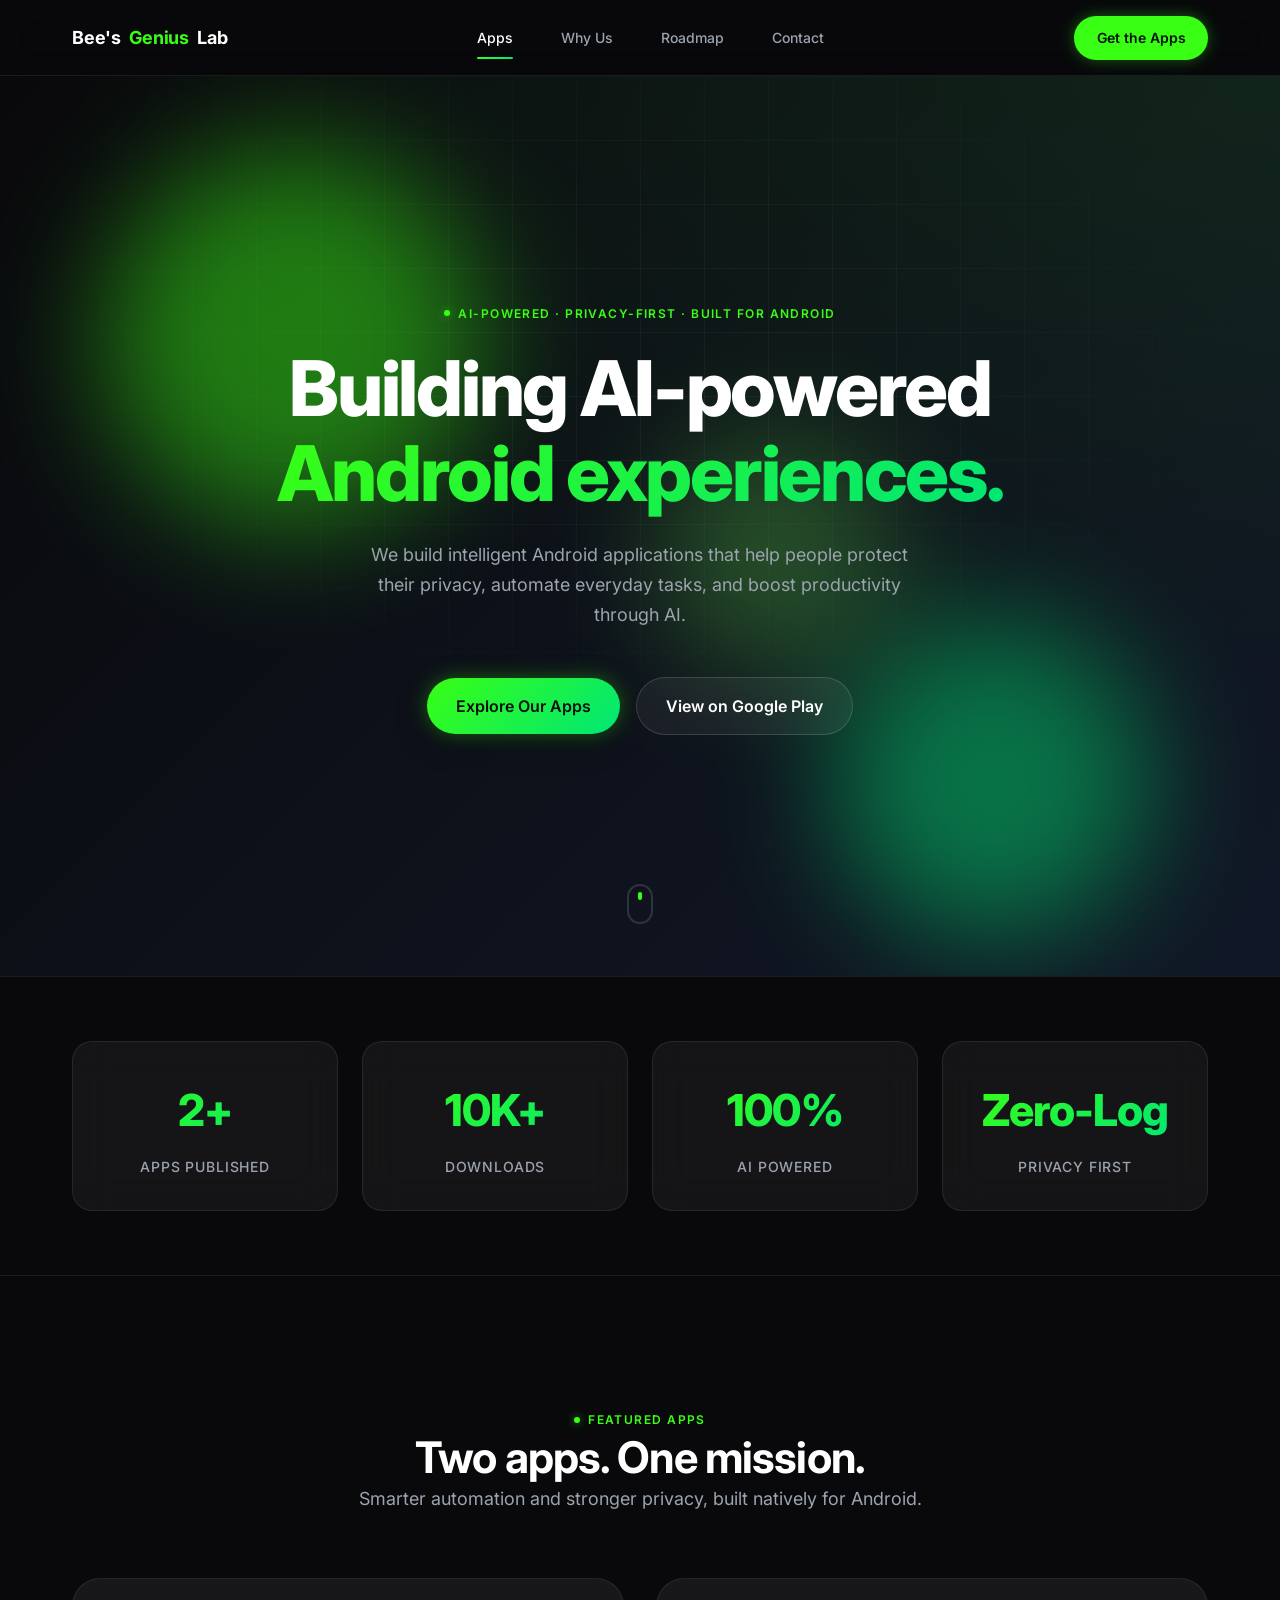
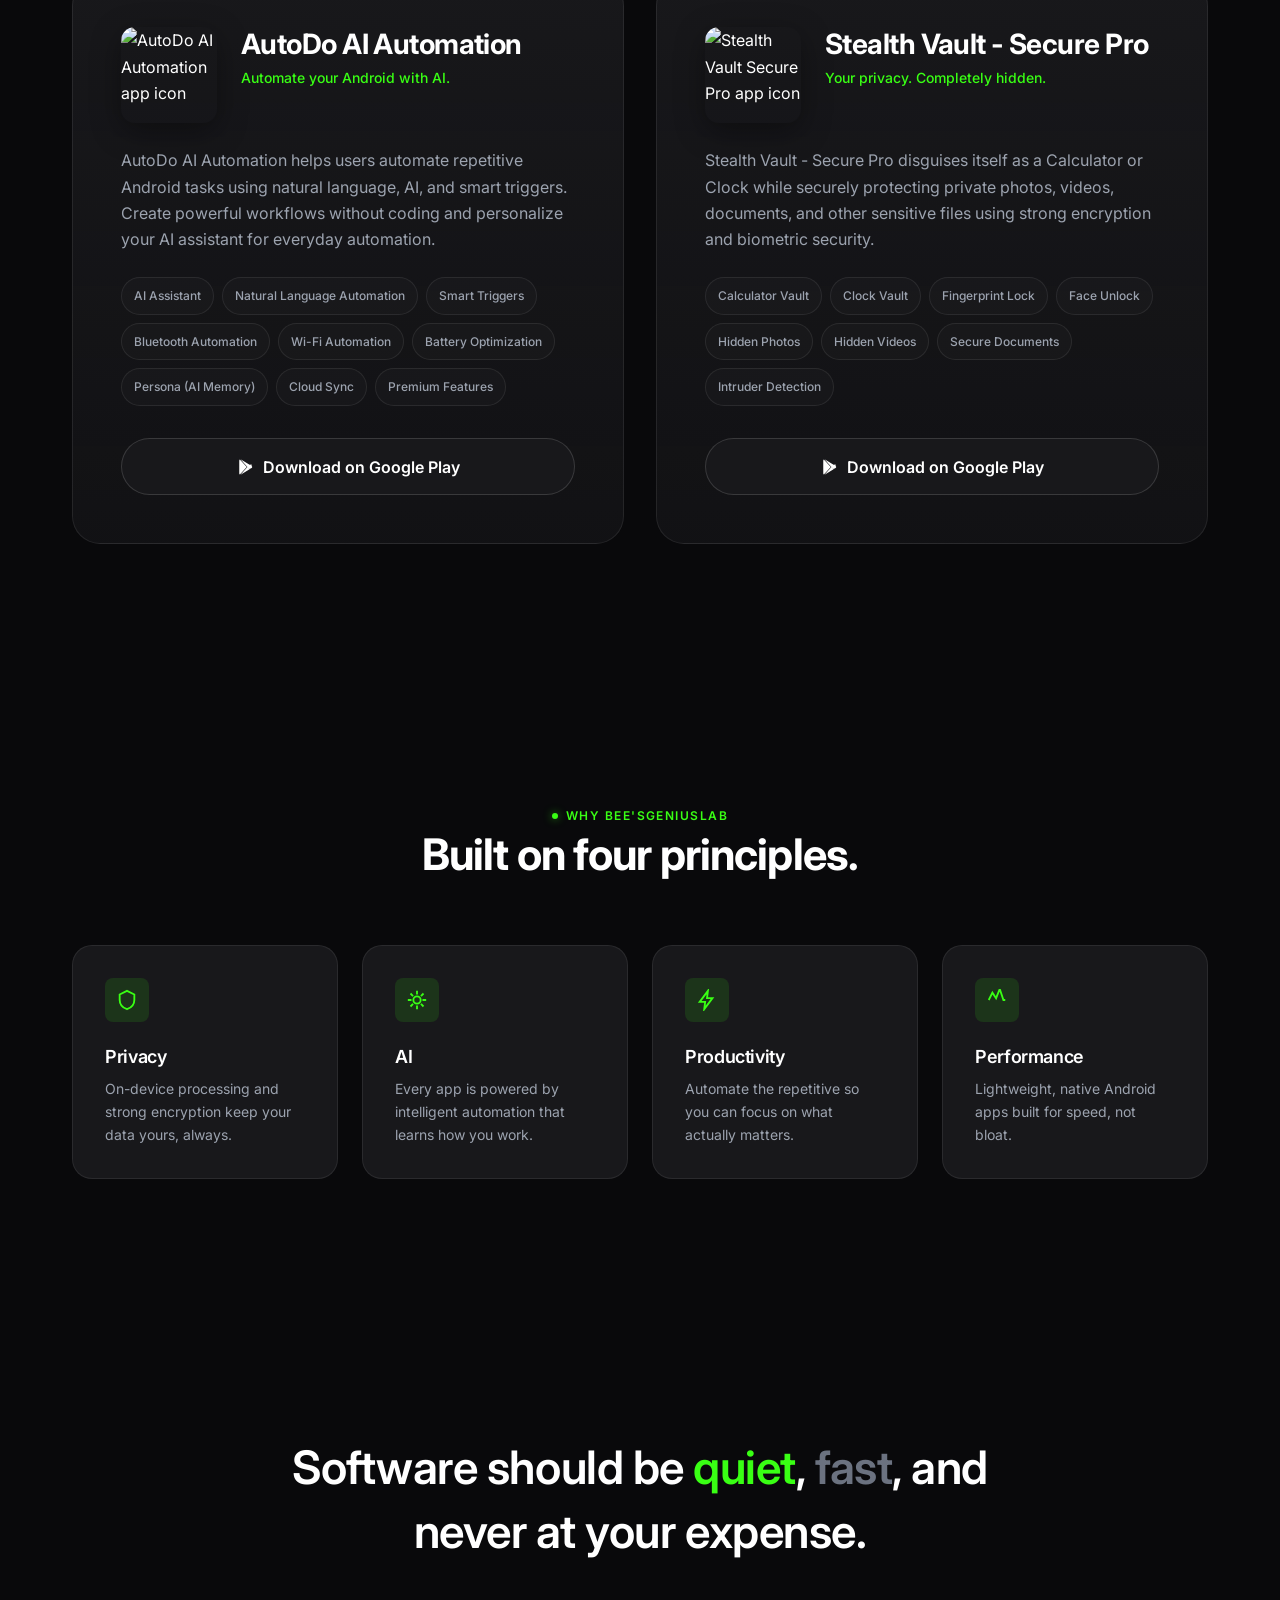
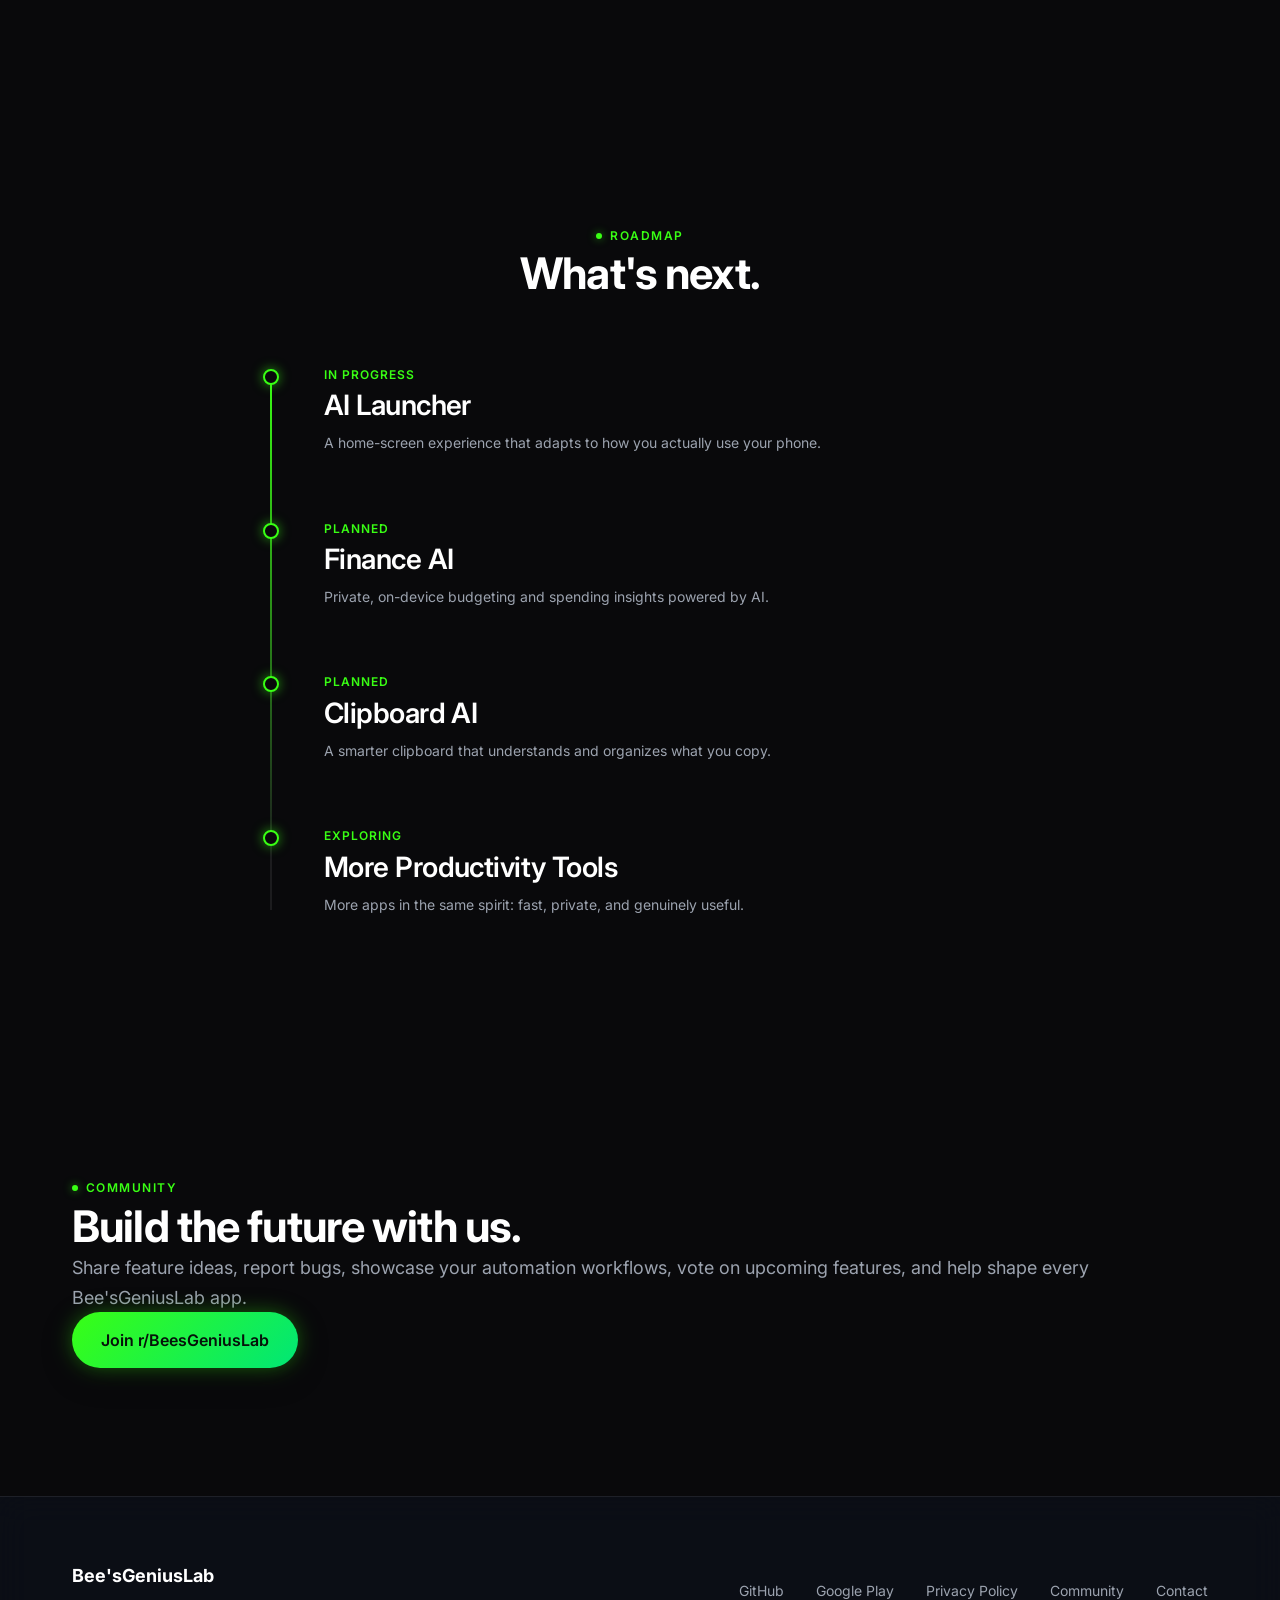
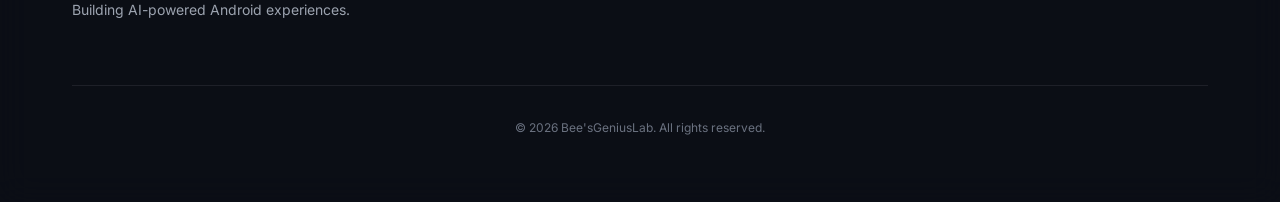
==== commit dd4c46fe: "Add community section to index.html Added a community section with a call to action and a link to th" ====
--- a/Apps/index.html
+++ b/Apps/index.html
@@ -57,7 +57,7 @@
 
     <div class="hero-actions anim-slide-up anim-delay-2">
       <a href="#apps" class="btn btn-primary">Explore Our Apps</a>
-      <a href="https://play.google.com/store/apps/dev?id=Beetho23" class="btn btn-secondary" target="_blank" rel="noopener">View on Google Play</a>
+      <a href="https://play.google.com/store/apps/developer?id=Bee%27sGeniusLab" class="btn btn-secondary" target="_blank" rel="noopener">View on Google Play</a>
     </div>
   </div>
 
@@ -282,6 +282,30 @@
   </div>
 </section>
 
+
+<!-- ==========================================================================
+     COMMUNITY
+     ========================================================================== -->
+<section class="section community-section" id="community">
+  <div class="container">
+    <div class="community-card">
+      <div class="eyebrow">Community</div>
+      <h2 class="text-h2">Build the future with us.</h2>
+      <p class="text-lead">
+        Share feature ideas, report bugs, showcase your automation workflows,
+        vote on upcoming features, and help shape every Bee'sGeniusLab app.
+      </p>
+
+      <a href="https://www.reddit.com/r/BeesGeniusLab/"
+         class="btn btn-primary"
+         target="_blank"
+         rel="noopener">
+         Join r/BeesGeniusLab
+      </a>
+    </div>
+  </div>
+</section>
+
 <!-- ==========================================================================
      FOOTER
      ========================================================================== -->
@@ -296,6 +320,7 @@
       <a href="https://github.com/Beetho23" class="footer-link" target="_blank" rel="noopener">GitHub</a>
       <a href="https://play.google.com/store/apps/dev?id=Beetho23" class="footer-link" target="_blank" rel="noopener">Google Play</a>
       <a href="privacy-policy.html" class="footer-link">Privacy Policy</a>
+      <a href="https://www.reddit.com/r/BeesGeniusLab/" class="footer-link" target="_blank" rel="noopener">Community</a>
       <a href="mailto:beesgeniuslab@gmail.com" class="footer-link">Contact</a>
     </div>
 
